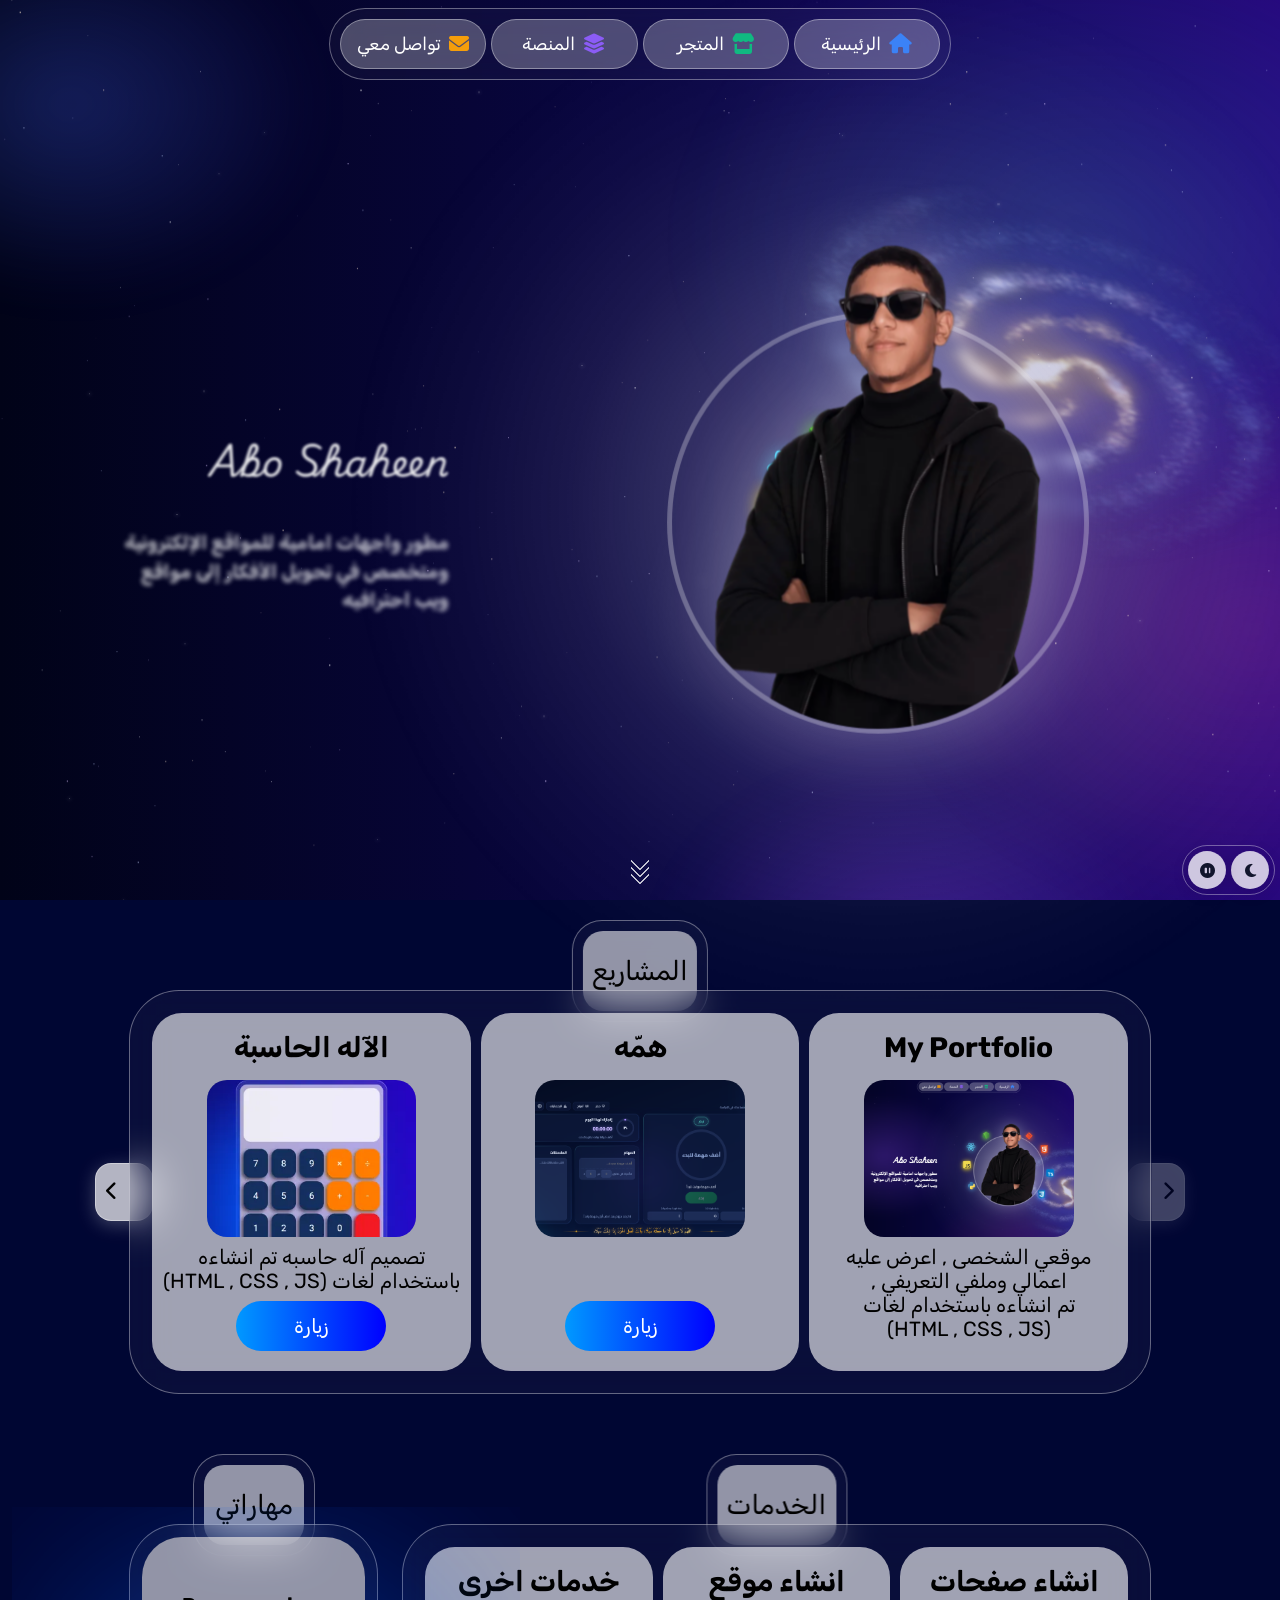
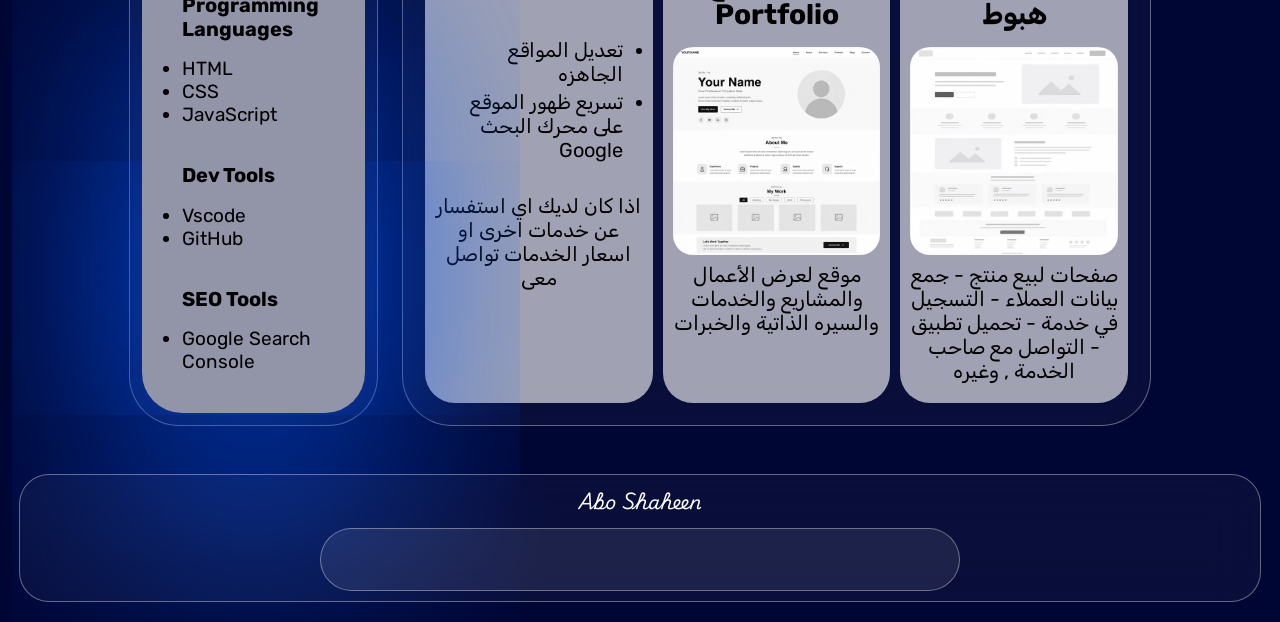
==== index.html @ 073bda2f "Update index.html" ====
<!DOCTYPE html>
<html lang="ar" dir="rtl">

<head>
    <meta charset="UTF-8">
    <meta name="viewport" content="width=device-width, initial-scale=1">
    <title>Abo Shaheen</title>
    <meta name="description" content="مطور واجهات امامية للمواقع الإلكترونية ومتخصص في تحويل الأفكار إلى مواقع ويب احترافيه">
    <meta name="keywords" content="Abo Shaheen, ابو شاهين">
    <meta name="author" content="Abo Shaheen">
    <link rel="canonical" href="https://abo-shaheen-developer.github.io/My-Portfolio/">

    <!-- Open Graph (واتساب، فيسبوك، تيليجرام، لينكدإن) -->
    <meta property="og:type" content="website">
    <meta property="og:site_name" content="Abo Shaheen">
    <meta property="og:locale" content="ar_AR">
    <meta property="og:title" content="Abo Shaheen">
    <meta property="og:description" content="مطور واجهات امامية للمواقع الإلكترونية ومتخصص في تحويل الأفكار إلى مواقع ويب احترافيه">
    <meta property="og:url" content="https://abo-shaheen-developer.github.io/My-Portfolio/">
    <meta property="og:image" content="https://abo-shaheen-developer.github.io/My-Portfolio/img/projects/Project1.webp">
    <meta property="og:image:type" content="image/webp">
    <meta property="og:image:alt" content="Abo Shaheen">

    <!-- Twitter / X -->
    <meta name="twitter:card" content="summary_large_image">
    <meta name="twitter:title" content="Abo Shaheen">
    <meta name="twitter:description" content="مطور واجهات امامية للمواقع الإلكترونية ومتخصص في تحويل الأفكار إلى مواقع ويب احترافيه">
    <meta name="twitter:image" content="https://abo-shaheen-developer.github.io/My-Portfolio/img/projects/Project1.webp">
    <meta name="theme-color" content="#000633">
    <link rel="icon" type="image/png" href="img/logo.png">

    <!-- الخطوط: طلب واحد بدل اثنين -->
    <link rel="preconnect" href="https://fonts.googleapis.com">
    <link rel="preconnect" href="https://fonts.gstatic.com" crossorigin>
    <link rel="stylesheet"
        href="https://fonts.googleapis.com/css2?family=Playwrite+DK+Loopet:wght@100..400&family=Rubik:wght@300..900&display=swap">
    <link rel="stylesheet" href="https://cdnjs.cloudflare.com/ajax/libs/font-awesome/6.5.1/css/all.min.css">

    <link rel="stylesheet" href="style.css">
    <link rel="preload" as="image" href="img/me2.webp" type="image/webp" fetchpriority="high">
</head>

<body>
    <!-- ===== خلفية الفضاء: سُدم + غبار نجوم + مجرة درب التبانة (يمين) (بيرسمهم script.js) ===== -->
    <div class="cosmos" aria-hidden="true">
        <div class="cosmos__nebulae"></div>
        <canvas class="cosmos__dust"></canvas>
        <div class="cosmos__body cosmos__body--galaxy"><div class="cosmos__tilt"><canvas class="cosmos__canvas"></canvas></div></div>
    </div>

    <!-- ===== النجوم (بيولّدها script.js) ===== -->
    <div class="stars" aria-hidden="true"></div>

    <!-- ===== الهيدر ===== -->
    <header class="site-header">
        <button class="site-header__button site-header__button--home" type="button" data-nav="home"><i class="site-header__icon fa-solid fa-house" aria-hidden="true"></i><span class="site-header__label">الرئيسية</span></button>
        <button class="site-header__button site-header__button--store" type="button" data-nav="store"><i class="site-header__icon fa-solid fa-store" aria-hidden="true"></i><span class="site-header__label">المتجر</span></button>
        <button class="site-header__button site-header__button--platform" type="button" data-nav="platform"><i class="site-header__icon fa-solid fa-layer-group" aria-hidden="true"></i><span class="site-header__label">المنصة</span></button>
        <button class="site-header__button site-header__button--contact" type="button" data-nav="contact"><i class="site-header__icon fa-solid fa-envelope" aria-hidden="true"></i><span class="site-header__label">تواصل معي</span></button>
    </header>

    <main class="site-main">
        <!-- ===== التعريف (الصورة + الاسم + الوصف) ===== -->
        <section class="hero">
            <h1 class="hero__title">Abo Shaheen</h1>

            <p class="hero__subtitle">
                مطور واجهات امامية للمواقع الإلكترونية
                <br>
                ومتخصص في تحويل الأفكار إلى مواقع ويب احترافيه
            </p>

            <div class="hero__portrait">
                <!-- أيقونات التقنيات: تخرج من الشخص وتطفو حوله (مواضعها وألوانها في style.css) -->
                <ul class="tech-icons">
                    <li class="tech-icon tech-icon--react">
                        <span class="tech-icon__entrance">
                            <span class="tech-icon__floating"><img class="tech-icon__image" src="img/icons/react.svg" alt="react" width="58" height="58" decoding="async"></span>
                        </span>
                    </li>
                    <li class="tech-icon tech-icon--nodejs">
                        <span class="tech-icon__entrance">
                            <span class="tech-icon__floating"><img class="tech-icon__image" src="img/icons/nodejs.svg" alt="nodejs" width="46" height="46" decoding="async"></span>
                        </span>
                    </li>
                    <li class="tech-icon tech-icon--git">
                        <span class="tech-icon__entrance">
                            <span class="tech-icon__floating"><img class="tech-icon__image" src="img/icons/git.svg" alt="git" width="46" height="46" decoding="async"></span>
                        </span>
                    </li>
                    <li class="tech-icon tech-icon--html">
                        <span class="tech-icon__entrance">
                            <span class="tech-icon__floating"><img class="tech-icon__image" src="img/icons/html5.svg" alt="html5" width="56" height="56" decoding="async"></span>
                        </span>
                    </li>
                    <li class="tech-icon tech-icon--javascript">
                        <span class="tech-icon__entrance">
                            <span class="tech-icon__floating"><img class="tech-icon__image tech-icon__image--rounded" src="img/icons/javascript.svg" alt="javascript" width="50" height="50" decoding="async"></span>
                        </span>
                    </li>
                    <li class="tech-icon tech-icon--typescript">
                        <span class="tech-icon__entrance">
                            <span class="tech-icon__floating"><img class="tech-icon__image tech-icon__image--rounded" src="img/icons/typescript.svg" alt="typescript" width="50" height="50" decoding="async"></span>
                        </span>
                    </li>
                    <li class="tech-icon tech-icon--python">
                        <span class="tech-icon__entrance">
                            <span class="tech-icon__floating"><img class="tech-icon__image" src="img/icons/python.svg" alt="python" width="56" height="56" decoding="async"></span>
                        </span>
                    </li>
                    <li class="tech-icon tech-icon--css">
                        <span class="tech-icon__entrance">
                            <span class="tech-icon__floating"><img class="tech-icon__image" src="img/icons/css3.svg" alt="css3" width="54" height="54" decoding="async"></span>
                        </span>
                    </li>
                </ul>
                <img class="hero__glow" src="img/me2.webp" alt="" aria-hidden="true" width="900" height="1105" decoding="async">
                <img class="hero__photo" src="img/me2.webp" alt="" width="900" height="1105" fetchpriority="high" decoding="async">
            </div>
        </section>

        <!-- سهم صغير يشير للأسفل (بيختفي أول ما المستخدم ينزل) -->
        <div class="scroll-hint" aria-hidden="true"><span class="scroll-hint__chevrons"><span class="scroll-hint__chevron"></span><span class="scroll-hint__chevron"></span><span class="scroll-hint__chevron"></span></span></div>

        <div class="site-main__content">
            <!-- ===== المشاريع (سلايدر أفقي: أضف أي <article class="project-card"> جديد جوه .projects-slider__track) ===== -->
            <section class="section" aria-labelledby="projects-title">
                <h2 class="section__badge" id="projects-title"><span class="section__badge-label">المشاريع</span></h2>
                <div class="section__card section__card--projects">
                    <div class="projects-slider">

                        <!-- منطقة العرض: بتخفي أي مشروع خارج الإطار وتسمح بالتمرير الجانبي -->
                        <div class="projects-slider__viewport" tabindex="0" role="region" aria-label="قائمة المشاريع">
                            <div class="projects-slider__track">
                                <article class="project-card">
                                    <h3 class="project-card__title">My Portfolio</h3>
                                    <img class="project-card__image" src="img/projects/Project1.webp" alt="لقطة من موقع Abo Shaheen Portfolio" width="600" height="332" loading="lazy" decoding="async">
                                    <p class="project-card__description">
                                        موقعي الشخصى , اعرض عليه اعمالي وملفي التعريفي ,
                                        <br>
                                        تم انشاءه باستخدام لغات
                                        <br>
                                        (HTML , CSS , JS)
                                    </p>
                                </article>

                                <article class="project-card">
                                    <h3 class="project-card__title">همّه</h3>
                                    <img class="project-card__image" src="img/projects/Project2.webp" alt="لقطة من مشروع همّه" width="600" height="352" loading="lazy" decoding="async">
                                    <button class="project-card__button" type="button" data-project="1">زيارة</button>
                                </article>

                                <article class="project-card">
                                    <h3 class="project-card__title">الآله الحاسبة</h3>
                                    <img class="project-card__image" src="img/projects/Project3.webp" alt="لقطة من مشروع الآلة الحاسبة" width="320" height="320" loading="lazy" decoding="async">
                                    <p class="project-card__description">
                                        تصميم آله حاسبه تم انشاءه باستخدام لغات (HTML , CSS , JS)
                                    </p>
                                    <button class="project-card__button" type="button" data-project="2">زيارة</button>
                                </article>

                                <article class="project-card">
                                    <h3 class="project-card__title">لعبة الألغاز</h3>
                                    <img class="project-card__image" src="img/projects/Project4.webp" alt="لقطة من مشروع لعبة الألغاز" width="600" height="332" loading="lazy" decoding="async">
                                    <button class="project-card__button" type="button" data-project="3">زيارة</button>
                                </article>
                            </div>
                        </div>

                    </div>
                </div>

                <!-- زر الرجوع للمشاريع السابقة -->
                <button class="projects-slider__arrow projects-slider__arrow--previous" type="button" aria-label="المشاريع السابقة"><i class="fa-solid fa-chevron-right" aria-hidden="true"></i></button>

                <!-- زر التمرير لباقي المشاريع المخفية -->
                <button class="projects-slider__arrow projects-slider__arrow--next" type="button" aria-label="المشاريع التالية"><i class="fa-solid fa-chevron-left" aria-hidden="true"></i></button>
            </section>

            <!-- ===== الخدمات + المهارات: جنب بعض بنفس عرض المشاريع ===== -->
            <div class="sections-row">
                <!-- ===== الخدمات ===== -->
                <section class="section section--services" aria-labelledby="services-title">
                    <h2 class="section__badge" id="services-title"><span class="section__badge-label">الخدمات</span></h2>
                    <div class="section__card section__card--services">
                        <div class="cards-grid">
                            <article class="service-card">
                                <h3 class="service-card__title">انشاء صفحات هبوط</h3>
                                <img class="service-card__image" src="img/projects/service1.webp" alt="" width="600" height="600" loading="lazy" decoding="async">
                                <p class="service-card__description">
                                    صفحات لبيع منتج -
                                    جمع بيانات العملاء -
                                    التسجيل في خدمة -
                                    تحميل تطبيق -
                                    التواصل مع صاحب الخدمة , وغيره
                                </p>
                            </article>

                            <article class="service-card">
                                <h3 class="service-card__title">انشاء موقع <bdi>Portfolio</bdi></h3>
                                <img class="service-card__image" src="img/projects/service2.webp" alt="" width="600" height="600" loading="lazy" decoding="async">
                                <p class="service-card__description">
                                    موقع لعرض الأعمال والمشاريع والخدمات والسيره الذاتية والخبرات
                                </p>
                            </article>

                            <article class="service-card service-card--extra">
                                <h3 class="service-card__title">خدمات اخرى</h3>
                                <ul class="service-card__list">
                                    <li class="service-card__list-item">تعديل المواقع الجاهزه</li>
                                    <li class="service-card__list-item">تسريع ظهور الموقع على محرك البحث <bdi>Google</bdi></li>
                                </ul>
                                <p class="service-card__note">اذا كان لديك اي استفسار عن خدمات اخرى او اسعار الخدمات تواصل معى</p>
                            </article>
                        </div>
                    </div>
                </section>

                <!-- ===== المهارات ===== -->
                <section class="section section--skills" aria-labelledby="skills-title">
                    <h2 class="section__badge" id="skills-title"><span class="section__badge-label">مهاراتي</span></h2>
                    <div class="section__card section__card--skills">
                        <div class="skills-panel">
                            <div class="skills-group">
                                <h3 class="skills-group__title">Programming Languages</h3>
                                <ul class="skills-group__list">
                                    <li class="skills-group__item">HTML</li>
                                    <li class="skills-group__item">CSS</li>
                                    <li class="skills-group__item">JavaScript</li>
                                </ul>
                            </div>
                            <div class="skills-group">
                                <h3 class="skills-group__title">Dev Tools</h3>
                                <ul class="skills-group__list">
                                    <li class="skills-group__item">Vscode</li>
                                    <li class="skills-group__item">GitHub</li>
                                </ul>
                            </div>
                            <div class="skills-group">
                                <h3 class="skills-group__title">SEO Tools</h3>
                                <ul class="skills-group__list">
                                    <li class="skills-group__item">Google Search Console</li>
                                </ul>
                            </div>
                        </div>
                    </div>
                </section>
            </div>
        </div>
    </main>

    <!-- ===== الفوتر ===== -->
    <footer class="site-footer">
        <h3 class="site-footer__title">Abo Shaheen</h3>
        <div class="social-bar">
            <button class="social-bar__button social-bar__button--youtube" type="button" data-social="youtube"><i class="social-bar__icon fa-brands fa-youtube" aria-hidden="true"></i><span class="social-bar__label">YouTube</span></button>
            <button class="social-bar__button social-bar__button--tiktok" type="button" data-social="tiktok"><i class="social-bar__icon fa-brands fa-tiktok" aria-hidden="true"></i><span class="social-bar__label">TikTok</span></button>
            <button class="social-bar__button social-bar__button--instagram" type="button" data-social="instagram"><i class="social-bar__icon fa-brands fa-instagram" aria-hidden="true"></i><span class="social-bar__label">Instagram</span></button>
            <button class="social-bar__button social-bar__button--github" type="button" data-social="github"><i class="social-bar__icon fa-brands fa-github" aria-hidden="true"></i><span class="social-bar__label">GitHub</span></button>
            <button class="social-bar__button social-bar__button--linkedin" type="button" data-social="linkedin"><i class="social-bar__icon fa-brands fa-linkedin" aria-hidden="true"></i><span class="social-bar__label">LinkedIn</span></button>
        </div>
    </footer>

    <!-- الأزرار العائمة: تبديل الثيم + إيقاف/تشغيل التأثيرات -->
    <div class="floating-toolbar">
        <button class="floating-toolbar__button floating-toolbar__button--theme" type="button" aria-label="تفعيل الوضع الداكن" title="تبديل الوضع" data-action="toggle-theme"><i class="fa-solid fa-moon" aria-hidden="true"></i></button>
        <button class="floating-toolbar__button floating-toolbar__button--effects" type="button" aria-label="إيقاف التأثيرات" aria-pressed="false" title="إيقاف التأثيرات" data-action="toggle-effects"><i class="fa-solid fa-circle-pause" aria-hidden="true"></i></button>
    </div>

    <script src="script.js" defer></script>
</body>

</html>
---- style.css ----
/* ==========================================================================
    - ملف التنسيق الرئيسي (للصفحة الرئيسية وصفحة التواصل)
   الفهرس:
   1) المتغيرات          2) الأساسيات           3) الهيدر
   4) البطاقة التعريفية (Hero) + أيقونات التقنيات
   5) الأقسام (المشاريع / الخدمات / المهارات) + سلايدر المشاريع
   6) الفوتر             7) الأزرار العائمة      8) النجوم
   9) الثيم الداكن       10) ظهور العناصر عند السكرول
   11) الحركات (Keyframes)   12) تقليل الحركة    13) التجاوب (Media Queries)
   ملاحظة: كل سطر عليه كومنت يشرحه، وفي الـ media queries الكومنت بيذكر المقاس.
   ========================================================================== */


/* ==========================================================================
   1) المتغيرات
   ========================================================================== */
:root {
    --intro-delay: .5s;                                  /* تأخير بداية كل أنيميشن الدخول عند فتح الصفحة (كل المقاسات) */
    --theme-duration: .95s;                              /* مدة تحول الثيم بين الفاتح والداكن (كل المقاسات) */

    --unit: max(.3px, min(calc((100vw - 32px) * .00167), calc((100svh - 340px) * .00168), .92px)); /* وحدة التناسب: بتتحسب من عرض وارتفاع الشاشة معًا فيظهر الهيرو كله دايمًا (موبايل / تابلت بالطول) */
    --hero-text-width: clamp(260px, 36vw, 420px);        /* عرض عمود الاسم والوصف في الهيرو */

    --font-body: "Rubik", sans-serif;                    /* خط النصوص العامة */
    --font-brand: "Playwrite DK Loopet", cursive;        /* خط الاسم / الشعار */

    --glass-bg: rgba(255, 255, 255, .034);               /* خلفية الزجاج الشفافة */
    --glass-border: 1px solid rgba(255, 255, 255, .363); /* حدود الزجاج */
    --glass-blur: blur(20px);                             /* تغبيش خلفية الزجاج */

    --surface-card: rgba(255, 255, 255, .616);           /* لون البطاقات الفاتحة داخل الأقسام */
    --surface-panel: rgba(255, 255, 255, .555);          /* لون لوحة المهارات والعناوين */

    --section-glow: 0 100px 1000000px rgb(1, 90, 255);   /* توهج أزرق خلف لوحة المهارات */
    --gradient-button: linear-gradient(to left, blue, rgb(0, 153, 255)); /* تدرج أزرار الزيارة والأسهم */
    --ease-out: cubic-bezier(.22, 1, .36, 1);            /* منحنى حركة ناعم في آخره */

    --section-width: 85%;                                /* عرض كل قسم (مشاريع / خدمات + مهارات) من عرض المحتوى */
    --section-gap: 120px;                                /* المسافة الرأسية بين الأقسام (بتسيب مكان لعنوان القسم العائم) */
    --row-gap: 24px;                                     /* المسافة الأفقية القريبة بين الخدمات والمهارات على الشاشات العريضة */
}


/* ==========================================================================
   2) الأساسيات
   ========================================================================== */

/* ضبط الصندوق لكل العناصر */
*,
*::before,
*::after {
    box-sizing: border-box;                              /* العرض يشمل الحشو والحدود */
}

/* عنصر الصفحة الأساسي: خلفية + إخفاء شريط التمرير */
html {
    overflow-x: hidden;                                  /* منع السكرول الأفقي للصفحة كلها */
    scrollbar-width: none;                               /* إخفاء شريط التمرير في Firefox */
    -ms-overflow-style: none;                            /* إخفاء شريط التمرير في Edge القديم */
    position: relative;                                  /* مرجع لطبقات الخلفية */
    isolation: isolate;                                  /* عزل الطبقات عشان الخلفية تفضل تحت المحتوى */
    background: #000633;                                 /* لون احتياطي لحد ما التدرج يتحمل */
    color: white;                                        /* لون النص الافتراضي */
}

/* إخفاء شريط التمرير في Chrome / Safari / Edge */
html::-webkit-scrollbar {
    display: none;                                       /* إخفاء الشريط */
    width: 0;                                            /* عرض صفر */
    height: 0;                                           /* ارتفاع صفر */
}

/* طبقتان للخلفية حتى يتغير التدرج نفسه بسلاسة عند تبديل الثيم */
html::before,
html::after {
    content: "";                                         /* لازم عشان العنصر الوهمي يظهر */
    position: fixed;                                     /* ثابتة مع الشاشة */
    inset: 0;                                            /* تغطي الشاشة كلها */
    z-index: -1;                                         /* خلف كل المحتوى */
    pointer-events: none;                                /* ما تمنعش الضغط على اللي فوقها */
    transition: opacity var(--theme-duration) ease;      /* تبديل ناعم بين الخلفيتين */
}

/* خلفية الثيم الفاتح (الأزرق) */
html::before {
    background: linear-gradient(to right, rgb(1, 3, 24), rgb(10, 6, 70) 55%, rgb(38, 8, 125)); /* تدرج فضاء عميق */
    opacity: 1;                                          /* ظاهرة في الثيم الفاتح */
}

/* خلفية الثيم الداكن */
html::after {
    background: linear-gradient(to right, #050713, #11152c 55%, #17102e); /* تدرج داكن */
    opacity: 0;                                          /* مخفية في الثيم الفاتح */
}

/* الجسم: عمود طويل بحيث الفوتر ينزل لآخر الصفحة */
body {
    display: flex;                                       /* ترتيب مرن */
    flex-direction: column;                              /* العناصر تحت بعض */
    min-height: 100vh;                                   /* أقل ارتفاع = الشاشة (احتياطي للمتصفحات القديمة) */
    min-height: 100svh;                                  /* ارتفاع الشاشة الصغير الثابت على الموبايل */
    margin: 0;                                           /* إلغاء الهامش الافتراضي */
    font-family: var(--font-body);                       /* خط النصوص */
}

/* الأزرار ترث خط الصفحة */
button {
    font-family: inherit;                                /* نفس خط الصفحة */
}

/* الصور ما تتعداش عرض حاويتها */
img {
    max-width: 100%;                                     /* ما تزيدش عن عرض الحاوية */
    height: auto;                                        /* الحفاظ على النسبة */
}

/* المحتوى الرئيسي: بيدفع الفوتر لآخر الصفحة */
.site-main {
    flex: 1 0 auto;                                      /* ياخد المساحة الفاضية ولا ينكمش */
}


/* ==========================================================================
   3) الهيدر
   ========================================================================== */

/* الحاوية الزجاجية الثابتة أعلى الصفحة */
.site-header {
    position: fixed;                                     /* ثابت أعلى الشاشة */
    inset-block-start: 8px;                              /* مسافة 8px من الحافة العلوية */
    inset-inline: 0;                                     /* ممتد أفقيًا عشان margin:auto يوسّطه */
    z-index: 9999;                                       /* فوق كل العناصر */
    width: min(97%, 622px);                              /* موبايل: 97% من العرض، وأقصى عرض 622px */
    height: 64px;                                        /* موبايل (الأساس): ارتفاع 64px */
    margin-inline: auto;                                 /* توسيط أفقي */
    padding: 8px;                                        /* موبايل: حشو 8px */
    display: grid;                                       /* شبكة للأزرار */
    grid-template-columns: repeat(4, 1fr);               /* 4 أزرار بنفس العرض */
    gap: 4px;                                            /* موبايل: مسافة 4px بين الأزرار */
    background: var(--glass-bg);                         /* خلفية زجاجية */
    border: var(--glass-border);                         /* حدود زجاجية */
    backdrop-filter: var(--glass-blur);                  /* تغبيش اللي ورا الهيدر */
    border-radius: 70px;                                 /* حواف دائرية بالكامل */
    animation: header-slide-down .8s var(--ease-out) var(--intro-delay) both; /* ينزل من فوق عند فتح الصفحة */
}

/* زر الهيدر (أيقونة + نص) */
.site-header__button {
    --accent: #888;                                      /* لون الزر الافتراضي (كل زر بيغيّره تحت) */
    position: relative;                                  /* مرجع لتعبئة اللون */
    display: inline-flex;                                /* ترتيب مرن */
    flex-direction: column;                              /* موبايل (الأساس): الأيقونة فوق النص */
    align-items: center;                                 /* توسيط أفقي */
    justify-content: center;                             /* توسيط رأسي */
    gap: 1px;                                            /* موبايل: مسافة 1px بين الأيقونة والنص */
    min-width: 0;                                        /* يسمح بالانكماش داخل الشبكة */
    margin: 0;                                           /* بدون هامش */
    padding: 3px 2px;                                    /* موبايل: حشو صغير */
    font-size: 11px;                                     /* موبايل: خط 11px */
    color: white;                                        /* لون النص */
    background: rgba(255, 255, 255, .26);                /* خلفية الزر */
    border: 1px solid rgba(255, 255, 255, .363);         /* حدود الزر */
    border-radius: 22px;                                 /* موبايل: حواف 22px */
    cursor: pointer;                                     /* مؤشر اليد */
    overflow: hidden;                                    /* قص تعبئة اللون داخل الزر */
    z-index: 0;                                          /* طبقة محلية للتعبئة */
    transition: transform .3s ease, box-shadow .3s ease, color .3s ease; /* حركة الهوفر */
    animation: button-slide-down .8s var(--ease-out) backwards; /* ينزل بعد الهيدر (backwards عشان الهوفر يشتغل بعد الانتهاء) */
}

/* ألوان أزرار الهيدر */
.site-header__button--home { --accent: #3b82f6; }        /* الرئيسية: أزرق */
.site-header__button--store { --accent: #10b981; }       /* المتجر: أخضر */
.site-header__button--platform { --accent: #8b5cf6; }    /* المنصة: بنفسجي */
.site-header__button--contact { --accent: #f59e0b; }     /* تواصل معي: برتقالي */

/* تعبئة اللون من فوق لتحت عند الهوفر */
.site-header__button::before {
    content: "";                                         /* عنصر وهمي للتعبئة */
    position: absolute;                                  /* فوق الزر */
    inset: 0;                                            /* يغطي الزر كله */
    background: var(--accent);                           /* لون الزر */
    transform: translateY(-101%);                        /* مخفي فوق الزر */
    transition: transform .35s ease;                     /* نزول ناعم */
    z-index: -1;                                         /* خلف النص والأيقونة */
}

/* أيقونة زر الهيدر */
.site-header__icon {
    font-size: 16px;                                     /* موبايل: أيقونة 16px */
    color: var(--accent);                                /* بلون الزر */
    transition: transform .4s cubic-bezier(.34, 1.56, .64, 1), color .3s ease; /* ارتداد خفيف عند الهوفر */
}

/* الهوفر: الزر ينزل شوية ويتلون */
.site-header__button:hover {
    transform: translateY(3px);                          /* ينزل 3px */
    color: #fff;                                         /* نص أبيض */
    box-shadow: 0 6px 18px color-mix(in srgb, var(--accent) 50%, transparent); /* ظل بلون الزر */
}

/* الهوفر: التعبئة تنزل لمكانها */
.site-header__button:hover::before {
    transform: translateY(0);                            /* التعبئة تغطي الزر */
}

/* الهوفر: الأيقونة تكبر وتلف */
.site-header__button:hover .site-header__icon {
    color: #fff;                                         /* أيقونة بيضاء */
    transform: scale(1.25) rotate(12deg);                /* تكبير + دوران خفيف */
}

/* الضغط على الزر */
.site-header__button:active {
    transform: translateY(1px) scale(.97);               /* انضغاط بسيط */
}

/* نزول الأزرار بالتتابع بعد الهيدر */
.site-header__button:nth-child(1) { animation-delay: calc(var(--intro-delay) + .25s); } /* الزر الأول */
.site-header__button:nth-child(2) { animation-delay: calc(var(--intro-delay) + .33s); } /* الزر التاني */
.site-header__button:nth-child(3) { animation-delay: calc(var(--intro-delay) + .41s); } /* الزر التالت */
.site-header__button:nth-child(4) { animation-delay: calc(var(--intro-delay) + .49s); } /* الزر الرابع */


/* ==========================================================================
   4) البطاقة التعريفية (Hero)
   ========================================================================== */

/* الحاوية: الصورة فوق والاسم والوصف تحتها (موبايل وتابلت بالطول) */
.hero {
    /* قيم التقدّم مع السكرول (0 → 1) بيحدّثها script.js */
    --subtitle-progress: 0;                              /* اختفاء الوصف */
    --title-progress: 0;                                 /* اختفاء العنوان */
    --portrait-progress: 0;                              /* اختفاء الدائرة والصورة */
    --icons-retract: 0;                                  /* رجوع الأيقونات للدائرة */
    --icons-fade: 0;                                     /* اختفاء الأيقونات */

    position: sticky;                                    /* الهيرو يفضل ثابت والمحتوى يطلع فوقه */
    top: 0;                                              /* ثابت عند أعلى الشاشة */
    z-index: 1;                                          /* تحت المحتوى (z-index:2) */
    pointer-events: none;                                /* ما يمنعش الضغط على اللي فوقه */

    display: flex;                                       /* ترتيب مرن */
    flex-direction: column;                              /* موبايل: العناصر تحت بعض */
    align-items: center;                                 /* توسيط أفقي */
    justify-content: start;                              /* البداية من فوق */
    min-height: 100vh;                                   /* ارتفاع الشاشة كاملًا (احتياطي) */
    min-height: 100svh;                                  /* ارتفاع الشاشة الثابت على الموبايل */
    overflow-x: clip;                                    /* الهالة الواسعة ما تعملش سكرول أفقي */
    padding: calc(92px + 135 * var(--unit)) 16px 16px;   /* فوق: مكان الهيدر + مكان طلوع الأيقونات فوق الدائرة */
    text-align: center;                                  /* موبايل: النص في المنتصف */
}

/* الدائرة اللي فيها الشخص */
.hero__portrait {
    order: 1;                                            /* موبايل: الدائرة أول عنصر */
    position: relative;                                  /* مرجع للأيقونات والهالة */
    display: grid;                                       /* شبكة لتثبيت الصورة في الأسفل */
    justify-content: start;                              /* محاذاة أفقية */
    align-content: end;                                  /* الصورة ملزوقة في أسفل الدائرة */
    box-sizing: content-box;                             /* عشان قطر الدائرة = المقاس المحسوب بالضبط */
    width: calc(450 * var(--unit));                      /* قطر الدائرة بوحدة التناسب */
    height: calc(450 * var(--unit));                     /* نفس العرض = دائرة */
    margin: 0 auto 36px;                                 /* موبايل: توسيط + 36px تحتها */
    border: 5px solid transparent;                       /* مكان الحدود (شكلها مرسوم في ::after عشان تتضبب لوحدها) */
    border-radius: 50%; 
    backdrop-filter: blur(5px);                                 /* شكل دائري */
    opacity: 0;                                          /* مخفية قبل أنيميشن الدخول */
    animation: portrait-rise 1s calc(1s + var(--intro-delay)) forwards; /* تظهر وتطلع لفوق */
    transform-origin: 50% 55%;                           /* مركز التصغير مع السكرول */
    scale: calc(1 - .5 * var(--portrait-progress));      /* تصغر مع السكرول */
    --portrait-fx: blur(calc(var(--portrait-progress) * 16px)) opacity(calc(1 - var(--portrait-progress))); /* تتبلور وتختفي مع السكرول (بتتطبق على اللي جواها واحد واحد مش على الدائرة نفسها، عشان زجاج الدائرة يشوف المجرة اللي وراها) */
    will-change: scale;                                  /* تحسين الأداء للحركة */
}

/* زجاج الدائرة (الخلفية + الحدود): بيغبّش اللي وراه (المجرة والسدم والنجوم) والصورة والأيقونات تفضل واضحة */
.hero__portrait::after {
    --circle-blur: 14px;                                 /* درجة تغبيش اللي ورا الدائرة: زوّدها أو قلّلها من هنا */
    content: "";                                         /* عنصر وهمي للدائرة */
    position: absolute;                                  /* داخل الدائرة */
    inset: -5px;                                         /* يغطي مكان الحدود بالظبط */
    z-index: -1;                                         /* خلف الصورة والأيقونات والهالة */
    box-sizing: border-box;                              /* الحدود جوه المقاس */
    border: 5px solid rgba(255, 255, 255, .288);         /* حدود الدائرة */
    border-radius: 50%;                                  /* شكل دائري */
    background: rgba(255, 255, 255, 0);               /* لون الدائرة الشفاف */
    -webkit-backdrop-filter: blur(var(--circle-blur));   /* تغبيش اللي ورا الدائرة (سفاري) */
    backdrop-filter: blur(var(--circle-blur));           /* تغبيش اللي ورا الدائرة */
    opacity: calc(1 - var(--portrait-progress));         /* تختفي مع السكرول */
    pointer-events: none;                                /* ما تمنعش الضغط */
}

/* هالة بيضاء ناعمة منبعثة من خلف الشخصية */
.hero__portrait::before {
    content: "";                                         /* عنصر وهمي للهالة */
    position: absolute;                                  /* داخل الدائرة */
    left: 50%;                                           /* منتصف أفقي */
    top: 46%;                                            /* أعلى شوية من المنتصف */
    z-index: 0;                                          /* خلف الصورة */
    width: 260%;                                         /* هالة أكبر من الدائرة بكتير */
    aspect-ratio: 1;                                     /* مربع = دائرة بعد الـ radius */
    translate: -50% -50%;                                /* توسيط تام */
    border-radius: 50%;                                  /* شكل دائري */
    pointer-events: none;                                /* ما تمنعش الضغط */
    background: radial-gradient(closest-side,
        rgba(255, 255, 255, .34) 0%,
        rgba(255, 255, 255, .26) 18%,
        rgba(255, 255, 255, .16) 38%,
        rgba(255, 255, 255, .08) 58%,
        rgba(255, 255, 255, .03) 78%,
        rgba(255, 255, 255, 0) 100%);                    /* تدرج إشعاعي بيتلاشى للأطراف */
    opacity: 0;                                          /* مخفية قبل الدخول */
    animation:
        glow-in 1.4s calc(1s + var(--intro-delay)) ease forwards,
        glow-pulse 6s ease-in-out calc(2.4s + var(--intro-delay)) infinite alternate; /* ظهور ثم نبض مستمر */
    filter: opacity(calc(1 - var(--portrait-progress))); /* تختفي مع السكرول */
}

/* نسخة بيضاء مبلورة من الشخصية: توهج يتبع حدود الجسم */
.hero__glow {
    position: absolute;                                  /* فوق الدائرة */
    left: 50%;                                           /* منتصف أفقي */
    bottom: 0;                                           /* ملزوقة في أسفل الدائرة */
    z-index: 1;                                          /* تحت الصورة الأصلية */
    width: calc(450 * var(--unit));                      /* نفس عرض الصورة */
    margin-left: calc(-225 * var(--unit));               /* نص العرض لتوسيطها */
    border-radius: 0 0 calc(270 * var(--unit)) calc(270 * var(--unit)); /* حواف سفلية دائرية */
    pointer-events: none;                                /* ما تمنعش الضغط */
    filter: brightness(0) invert(1) blur(calc(46 * var(--unit))) var(--portrait-fx); /* أبيض + تغبيش + تبلور واختفاء مع السكرول */
    --glow-opacity: .3;                                  /* الشفافية النهائية للتوهج */
    opacity: 0;                                          /* مخفية قبل الدخول */
    animation: glow-in 1.4s calc(1s + var(--intro-delay)) ease forwards; /* تظهر بنعومة */
    transform-origin: 50% 100%;                          /* التصغير من أسفل */
    scale: calc(1 - .12 * var(--portrait-progress));     /* تصغر مع السكرول */
    translate: 0 calc(var(--portrait-progress) * 18 * var(--unit)); /* تنزل جوه الدائرة مع السكرول */
}

/* صورة الشخص */
.hero__photo {
    position: relative;                                  /* فوق التوهج */
    z-index: 2;                                          /* أعلى طبقة داخل الدائرة */
    width: calc(450 * var(--unit));                      /* عرض الصورة بوحدة التناسب */
    border-radius: 0 0 calc(270 * var(--unit)) calc(270 * var(--unit)); /* حواف سفلية دائرية */
    opacity: 0;                                          /* مخفية قبل الدخول */
    animation: fade-in 1s calc(1s + var(--intro-delay)) forwards; /* تظهر بنعومة */
    transform-origin: 50% 100%;                          /* التصغير من أسفل */
    scale: calc(1 - .12 * var(--portrait-progress));     /* تصغر مع السكرول */
    translate: 0 calc(var(--portrait-progress) * 18 * var(--unit)); /* تغوص جوه الدائرة */
    filter: blur(calc(var(--portrait-progress) * 6px)) var(--portrait-fx); /* تتبلور وتختفي مع السكرول */
    will-change: scale, translate, filter;               /* تحسين الأداء للحركة */
}

/* اسم المطور */
.hero__title {
    --slide-from: 60px;                                  /* مسافة الدخول الجانبي */
    order: 2;                                            /* موبايل: تحت الدائرة */
    position: relative;                                  /* عشان right / top يشتغلوا */
    right: 0;                                            /* بدون إزاحة (الإزاحة في الشاشات العريضة) */
    z-index: 3;                                          /* فوق الدائرة */
    margin: 0 0 8px;                                     /* موبايل: 8px تحته */
    font-family: var(--font-brand);                      /* خط الشعار */
    font-size: clamp(24px, 6vw, 40px);                   /* موبايل: حجم مرن من 24 لـ 40px */
    line-height: 1.25;                                   /* ارتفاع السطر */
    opacity: 0;                                          /* مخفي قبل الدخول */
    animation: slide-in .7s calc(1s + var(--intro-delay)) forwards; /* يدخل من الجنب */
    padding-bottom: 40px;                                /* مسافة تحت الاسم قبل الوصف */
    transform-origin: 50% 50%;                           /* مركز التصغير */
    scale: calc(1 - .45 * var(--title-progress));        /* يصغر مع السكرول */
    filter: blur(calc(var(--title-progress) * 10px)) opacity(calc(1 - var(--title-progress))); /* يتبلور ويختفي */
    will-change: scale, filter;                          /* تحسين الأداء للحركة */
}

/* الوصف تحت الاسم */
.hero__subtitle {
    --slide-from: 100px;                                 /* مسافة الدخول الجانبي */
    order: 3;                                            /* موبايل: آخر عنصر */
    position: relative;                                  /* عشان right / top يشتغلوا */
    right: 0;                                            /* بدون إزاحة (الإزاحة في الشاشات العريضة) */
    z-index: 3;                                          /* فوق الدائرة */
    max-width: 100%;                                     /* ما يتعداش عرض الشاشة */
    margin: 0;                                           /* بدون هامش */
    font-size: clamp(14px, 3.8vw, 22px);                 /* موبايل: حجم مرن من 14 لـ 22px */
    font-weight: 700;                                    /* خط عريض */
    line-height: 1.6;                                    /* ارتفاع السطر */
    text-wrap: balance;                                  /* توزيع متوازن للأسطر */
    opacity: 0;                                          /* مخفي قبل الدخول */
    animation: slide-in .7s calc(1.1s + var(--intro-delay)) forwards; /* يدخل من الجنب */
    transform-origin: 50% 50%;                           /* مركز التصغير */
    scale: calc(1 - .45 * var(--subtitle-progress));     /* يصغر مع السكرول */
    filter: blur(calc(var(--subtitle-progress) * 10px)) opacity(calc(1 - var(--subtitle-progress))); /* يتبلور ويختفي */
    will-change: scale, filter;                          /* تحسين الأداء للحركة */
}

/* بعد ما الهيرو يختفي تمامًا: نوقف رسمه */
.hero.is-gone {
    visibility: hidden;                                  /* إخفاء كامل لتوفير الأداء */
}


/* ---------- أيقونات التقنيات العائمة حول الشخص ---------- */

/* قائمة الأيقونات */
.tech-icons {
    position: absolute;                                  /* بنفس مساحة الدائرة (الأيقونات بتتوضع بالنسبة لها) */
    inset: 0;                                            /* يغطي الدائرة بالظبط */
    z-index: 2;                                          /* نفس ترتيب الأيقونات قبل كده */
    margin: 0;                                           /* بدون هامش */
    padding: 0;                                          /* بدون حشو */
    list-style: none;                                    /* إخفاء النقاط */
    filter: var(--portrait-fx);                          /* تتبلور وتختفي مع السكرول */
}

/* الأيقونة الواحدة (مواضعها الخاصة في الكلاسات الملونة تحت) */
.tech-icon {
    --entrance-duration: 2.6s;                           /* مدة الظهور (بطيئة) */
    --entrance-delay: calc(1.3s + var(--intro-delay));   /* بداية الظهور: نفس الوقت للكل */
    position: absolute;                                  /* داخل الدائرة */
    left: 50%;                                           /* تبدأ من المنتصف */
    top: 50%;                                            /* تبدأ من المنتصف */
    z-index: 2;                                          /* فوق الدائرة */
    width: calc(var(--size) * var(--unit));              /* عرض الأيقونة بوحدة التناسب */
    height: calc(var(--size) * var(--unit));             /* ارتفاع الأيقونة بوحدة التناسب */
    margin: calc(var(--size) * var(--unit) / -2) 0 0 calc(var(--size) * var(--unit) / -2); /* توسيط تام على المنتصف */
    opacity: 0;                                          /* مخفية قبل الدخول */
    animation: tech-emerge var(--entrance-duration) cubic-bezier(.25, .8, .25, 1) var(--entrance-delay) forwards; /* تخرج من الشخص لمكانها */
    translate: calc(var(--to-x) * var(--unit) * -1 * var(--icons-retract))
               calc(var(--to-y) * var(--unit) * -1 * var(--icons-retract)); /* ترجع للمركز مع السكرول */
    scale: calc(1 - .6 * var(--icons-retract));          /* وتصغر مع السكرول */
}

/* ضبابية في الأول وبعدين وضوح */
.tech-icon__entrance {
    display: block;                                      /* يملأ الأيقونة */
    width: 100%;                                         /* عرض كامل */
    height: 100%;                                        /* ارتفاع كامل */
    animation: tech-focus var(--entrance-duration) cubic-bezier(.25, .8, .25, 1) var(--entrance-delay) backwards; /* من ضبابي لواضح */
}

/* حركة عائمة دايمة تبدأ بعد انتهاء الظهور */
.tech-icon__floating {
    display: block;                                      /* يملأ الأيقونة */
    width: 100%;                                         /* عرض كامل */
    height: 100%;                                        /* ارتفاع كامل */
    animation: tech-float var(--float-duration) ease-in-out calc(var(--entrance-delay) + var(--entrance-duration)) infinite alternate; /* طفو مستمر */
    opacity: calc(1 - var(--icons-fade));                /* اختفاء بالشفافية فقط مع السكرول */
}

/* صورة الأيقونة */
.tech-icon__image {
    display: block;                                      /* إزالة فراغ السطر */
    width: 100%;                                         /* عرض كامل */
    height: 100%;                                        /* ارتفاع كامل */
    filter:
        drop-shadow(0 6px 12px color-mix(in srgb, var(--accent) 70%, transparent))
        drop-shadow(0 0 10px color-mix(in srgb, var(--accent) 45%, transparent)); /* ظل وتوهج بلون الأيقونة */
}

/* حواف ناعمة لشعارات JS و TS */
.tech-icon__image--rounded {
    border-radius: 18%;                                  /* تدوير الحواف */
}

/* مواضع وألوان كل أيقونة: --from = نقطة البداية داخل الدائرة | --to = المكان النهائي | --size = الحجم | --float-* = حركة الطفو */
.tech-icon--react {
    --from-x: -163; --from-y: -97;                       /* بداية React */
    --to-x: -248; --to-y: -148;                          /* نهاية React */
    --size: 58;                                          /* حجم React */
    --accent: #61dafb;                                   /* لون توهج React */
    --float-y: 7; --float-x: 3; --float-rotation: 2deg; --float-duration: 5.6s; /* طفو React */
}

.tech-icon--nodejs {
    --from-x: -102; --from-y: -160;                      /* بداية Node.js */
    --to-x: -150; --to-y: -235;                          /* نهاية Node.js */
    --size: 46;                                          /* حجم Node.js */
    --accent: #6cc24a;                                   /* لون توهج Node.js */
    --float-y: 6; --float-x: -3; --float-rotation: -2deg; --float-duration: 6.4s; /* طفو Node.js */
}

.tech-icon--git {
    --from-x: 96; --from-y: -164;                        /* بداية Git */
    --to-x: 135; --to-y: -230;                           /* نهاية Git */
    --size: 46;                                          /* حجم Git */
    --accent: #f1502f;                                   /* لون توهج Git */
    --float-y: 6; --float-x: 3; --float-rotation: 2deg; --float-duration: 5.8s; /* طفو Git */
}

.tech-icon--html {
    --from-x: 166; --from-y: -93;                        /* بداية HTML */
    --to-x: 235; --to-y: -132;                           /* نهاية HTML */
    --size: 56;                                          /* حجم HTML */
    --accent: #e44d26;                                   /* لون توهج HTML */
    --float-y: 7; --float-x: -3; --float-rotation: -2deg; --float-duration: 6.6s; /* طفو HTML */
}

.tech-icon--javascript {
    --from-x: -187; --from-y: -31;                       /* بداية JavaScript */
    --to-x: -270; --to-y: -45;                           /* نهاية JavaScript */
    --size: 50;                                          /* حجم JavaScript */
    --accent: #f7df1e;                                   /* لون توهج JavaScript */
    --float-y: 6; --float-x: 3; --float-rotation: 2deg; --float-duration: 5.2s; /* طفو JavaScript */
}

.tech-icon--typescript {
    --from-x: 189; --from-y: 14;                         /* بداية TypeScript */
    --to-x: 272; --to-y: 20;                             /* نهاية TypeScript */
    --size: 50;                                          /* حجم TypeScript */
    --accent: #3178c6;                                   /* لون توهج TypeScript */
    --float-y: 6; --float-x: -3; --float-rotation: 2deg; --float-duration: 6.2s; /* طفو TypeScript */
}

.tech-icon--python {
    --from-x: -175; --from-y: 75;                        /* بداية Python */
    --to-x: -245; --to-y: 105;                           /* نهاية Python */
    --size: 56;                                          /* حجم Python */
    --accent: #4b8bbe;                                   /* لون توهج Python */
    --float-y: 7; --float-x: 3; --float-rotation: -2deg; --float-duration: 5.9s; /* طفو Python */
}

.tech-icon--css {
    --from-x: 154; --from-y: 111;                        /* بداية CSS */
    --to-x: 215; --to-y: 155;                            /* نهاية CSS */
    --size: 54;                                          /* حجم CSS */
    --accent: #2d79f3;                                   /* لون توهج CSS */
    --float-y: 6; --float-x: -3; --float-rotation: 2deg; --float-duration: 5.5s; /* طفو CSS */
}


/* ==========================================================================
   5) الأقسام (المشاريع / الخدمات / المهارات)
   ========================================================================== */

/* حاوية كل الأقسام: بتطلع فوق الهيرو */
.site-main__content {
    display: grid;                                       /* الأقسام تحت بعض */
    gap: var(--section-gap);                             /* مسافة رأسية بين الأقسام */
    width: min(100% - 2 * clamp(.75rem, 3vw, 2.5rem), 1900px); /* عرض مرن بهامش جانبي من 12 لـ 40px وأقصى عرض 1900px */
    margin-inline: auto;                                 /* توسيط أفقي */
    padding-block: 90px 3rem;                            /* 90px فوق (مكان عنوان القسم) و 3rem تحت */
    position: relative;                                  /* عشان z-index يشتغل */
    z-index: 2;                                          /* المحتوى يطلع فوق الهيرو */
}

/* القسم الواحد (المشاريع). عرضه من المتغير المشترك --section-width */
.section {
    position: relative;                                  /* مرجع لعنوان القسم العائم */
    min-width: 0;                                        /* يسمح بالانكماش داخل الشبكة */
    width: var(--section-width);                         /* نفس عرض المشاريع بالظبط */
    margin-inline: auto;                                 /* توسيط أفقي = نفس مسافة حدود المتصفح */
}

/* صف الخدمات + المهارات: بنفس عرض المشاريع وبنفس مسافة الحدود */
.sections-row {
    display: grid;                                       /* شبكة */
    grid-template-columns: minmax(0, 1fr);               /* موبايل / تابلت: عمود واحد (تحت بعض) */
    gap: var(--section-gap);                             /* مسافة رأسية تكفي عنوان القسم العائم */
    width: var(--section-width);                         /* نفس عرض قسم المشاريع */
    min-width: 0;                                        /* يسمح بالانكماش */
    margin-inline: auto;                                 /* توسيط أفقي = نفس مسافة حدود المتصفح */
}

/* داخل الصف: القسم ياخد عرض الصف كله (مش 85% تاني) */
.sections-row .section {
    display: flex;                                       /* عمود مرن */
    flex-direction: column;                              /* العنوان فوق البطاقة */
    width: 100%;                                         /* ياخد عرض خانته كاملًا */
}

/* بطاقتي الخدمات والمهارات بنفس الارتفاع داخل الصف */
.sections-row .section__card {
    flex: 1;                                             /* تتمدد لنفس الارتفاع */
}

/* العنوان الزجاجي العائم فوق البطاقة */
.section__badge {
    position: absolute;                                  /* عائم فوق البطاقة */
    top: -70px;                                          /* نص العنوان خارج البطاقة */
    left: 50%;                                           /* منتصف أفقي */
    z-index: -1;                                         /* خلف البطاقة */
    translate: -50% 0;                                   /* توسيط تام */
    width: max-content;                                  /* على قد المحتوى */
    min-width: 122px;                                    /* أقل عرض */
    min-height: 102px;                                   /* أقل ارتفاع */
    margin: 0;                                           /* بدون هامش */
    padding: 10px;                                       /* حشو داخلي */
    display: grid;                                       /* لتوسيط النص */
    background: var(--glass-bg);                         /* خلفية زجاجية */
    border: var(--glass-border);                         /* حدود زجاجية */
    backdrop-filter: var(--glass-blur);                  /* تغبيش */
    border-radius: 30px;                                 /* حواف دائرية */
    font-weight: 400;                                    /* خط عادي */
}

/* نص العنوان */
.section__badge-label {
    display: grid;                                       /* لتوسيط النص */
    place-items: center;                                 /* توسيط أفقي ورأسي */
    padding: 0 .6rem;                                    /* حشو جانبي */
    font-size: 27px;                                     /* حجم الخط */
    color: black;                                        /* لون النص */
    background: var(--surface-panel);                    /* خلفية فاتحة */
    border-radius: 20px;                                 /* حواف دائرية */
}

/* البطاقة الزجاجية الكبيرة */
.section__card {
    display: grid;                                       /* شبكة لمحتوى البطاقة */
    grid-template-columns: minmax(0, 1fr);               /* عمود واحد يقدر ينكمش (مهم عشان السلايدر ما يوسّعش البطاقة) */
    margin-inline: auto;                                 /* توسيط */
    background: var(--glass-bg);                         /* خلفية زجاجية */
    border: var(--glass-border);                         /* حدود زجاجية */
    backdrop-filter: var(--glass-blur);                  /* تغبيش */
    border-radius: 50px;                                 /* حواف دائرية كبيرة */
}

/* أنواع البطاقة (نفس الحشو والعرض) */
.section__card--skills,
.section__card--projects,
.section__card--services {
    width: 100%;                                         /* عرض كامل */
    padding: 12px;                                       /* حشو داخلي */
}

/* ---------- سلايدر المشاريع ---------- */

/* الغلاف: بيحمل الأسهم الجانبية */
.projects-slider {
    --cards-visible: 1;                                  /* موبايل (الأساس): مشروع واحد ظاهر */
    --slider-gap: 10px;                                  /* المسافة بين البطاقات */
    position: relative;                                  /* مرجع للأسهم */
    min-width: 0;                                        /* يسمح بالانكماش جوه البطاقة بدل ما يوسّعها */
    padding: 10px;                                       /* حشو داخلي زي باقي الأقسام */
}

/* منطقة العرض: بتخفي المشاريع الزايدة وتسمح بالتمرير الجانبي */
.projects-slider__viewport {
    min-width: 0;                                        /* يسمح بالانكماش (المحتوى الزايد يتمرر مش يوسّع) */
    overflow-x: auto;                                    /* تمرير أفقي */
    overflow-y: hidden;                                  /* بدون تمرير رأسي */
    padding-block: 12px;                                 /* مساحة لارتفاع البطاقة عند الهوفر عشان ما تتقصش */
    margin-block: -12px;                                 /* نلغي أثر المساحة دي على التخطيط */
    scroll-snap-type: x mandatory;                       /* التمرير يقف عند بداية بطاقة بالظبط */
    overscroll-behavior-x: contain;                      /* ما يرجّعش الصفحة السابقة بالسحب */
    scrollbar-width: none;                               /* إخفاء الشريط في Firefox */
    -ms-overflow-style: none;                            /* إخفاء الشريط في Edge القديم */
}

/* إخفاء شريط التمرير في Chrome / Safari */
.projects-slider__viewport::-webkit-scrollbar {
    display: none;                                       /* إخفاء الشريط */
}

/* حلقة التركيز للكيبورد */
.projects-slider__viewport:focus-visible {
    outline: 2px solid #7b9cff;                          /* إطار واضح */
    outline-offset: 2px;                                 /* بعيد شوية عن الحافة */
    border-radius: 30px;                                 /* يماشي حواف البطاقات */
}

/* الصف المرن اللي بتترص فيه البطاقات جنب بعض */
.projects-slider__track {
    --card-width: calc((100% - (var(--cards-visible) - 1) * var(--slider-gap)) / var(--cards-visible)); /* عرض البطاقة = ثابت مهما زاد عدد المشاريع */
    display: flex;                                       /* البطاقات جنب بعض */
    gap: var(--slider-gap);                              /* المسافة بين البطاقات */
    width: 100%;                                         /* عرض منطقة العرض */
}

/* أسهم التمرير: مربعات زجاجية بيضاء نص جسمها ورا حاوية المشاريع (زي عنوان القسم)
   (موجودة جوه .section مش جوه السلايدر عشان تقدر تروح ورا البطاقة الزجاجية) */
.projects-slider__arrow {
    --arrow-size: 58px;                                  /* حجم المربع */
    --arrow-peek: min(34px, 7.4vw);                      /* الجزء البارز بره البطاقة */
    position: absolute;                                  /* على حافة القسم */
    top: 50%;                                            /* منتصف ارتفاع البطاقة */
    z-index: -1;                                         /* خلف البطاقة الزجاجية */
    display: none;                                       /* مخفية لحد ما يبقى فيه مشاريع مخفية */
    place-items: center;                                 /* توسيط السهم */
    width: var(--arrow-size);                            /* مربع */
    height: var(--arrow-size);                           /* مربع */
    margin-top: calc(var(--arrow-size) / -2);            /* توسيط رأسي تام */
    padding: 0;                                          /* بدون حشو */
    font-size: 19px;                                     /* حجم السهم */
    color: #000;                                         /* سهم أسود */
    background: rgba(255, 255, 255, .7);                 /* أبيض زجاجي */
    box-shadow: 0 4px 18px rgba(255, 255, 255, .25);     /* توهج خفيف يبرزه */
    border: var(--glass-border);                         /* حدود زجاجية */
    backdrop-filter: var(--glass-blur);                  /* تغبيش */
    border-radius: 16px;                                 /* زوايا ناعمة */
    cursor: pointer;                                     /* مؤشر اليد */
    transition: background-color .25s ease, opacity .25s ease; /* هوفر وتعطيل */
}

/* تظهر الأسهم لما JS يكتشف إن فيه مشاريع مخفية */
.section.is-scrollable .projects-slider__arrow {
    display: grid;                                       /* إظهار الأسهم */
}

/* سهم الرجوع: على حافة البداية (يمين في RTL) - نصه بره والسهم في الجزء الظاهر */
.projects-slider__arrow--previous {
    inset-inline-start: calc(var(--arrow-peek) * -1);    /* جزء بارز بره البطاقة */
    padding-inline-end: calc(var(--arrow-size) - var(--arrow-peek)); /* السهم في الجزء الظاهر */
}

/* سهم التالي: على حافة النهاية (يسار في RTL) */
.projects-slider__arrow--next {
    inset-inline-end: calc(var(--arrow-peek) * -1);      /* جزء بارز بره البطاقة */
    padding-inline-start: calc(var(--arrow-size) - var(--arrow-peek)); /* السهم في الجزء الظاهر */
}

/* الهوفر: زجاج أبيض أوضح */
.projects-slider__arrow:hover:not(:disabled) {
    background: rgba(255, 255, 255, .9);                 /* أفتح */
}

/* السهم معطل لما توصل لأول أو آخر مشروع */
.projects-slider__arrow:disabled {
    opacity: .35;                                        /* باهت */
    cursor: default;                                     /* بدون مؤشر يد */
}

/* حلقة التركيز للكيبورد */
.projects-slider__arrow:focus-visible {
    outline: 2px solid #fff;                             /* إطار أبيض */
    outline-offset: 2px;                                 /* بعيد عن الحافة */
}

/* ---------- المهارات ---------- */

/* اللوحة الفاتحة اللي فيها مجموعات المهارات */
.skills-panel {
    display: grid;                                       /* شبكة للمجموعات */
    grid-template-columns: repeat(auto-fit, minmax(min(100%, 210px), 1fr)); /* أعمدة تتوزع تلقائيًا حسب العرض */
    gap: 0 1rem;                                         /* مسافة أفقية بين المجموعات */
    padding: 1.2rem 1rem;                                /* حشو داخلي */
    direction: ltr;                                      /* المهارات بالإنجليزي: من الشمال لليمين */
    align-content: space-evenly;                         /* توزيع رأسي متساوي */
    color: black;                                        /* لون النص */
    background: var(--surface-panel);                    /* خلفية فاتحة */
    border-radius: 40px;                                 /* حواف دائرية */
    box-shadow: var(--section-glow);                     /* توهج أزرق */
}

/* مجموعة مهارات (عنوان + قائمة) */
.skills-group {
    padding-inline: 1.5rem 1rem;                         /* حشو جانبي */
}

/* عنوان المجموعة */
.skills-group__title {
    margin: .83em 0;                                     /* هامش رأسي */
    font-size: 20px;                                     /* حجم الخط */
}

/* قائمة المهارات */
.skills-group__list {
    margin: 0;                                           /* بدون هامش */
    padding: 0;                                          /* بدون حشو */
}

/* المهارة الواحدة */
.skills-group__item {
    font-size: 19px;                                     /* حجم الخط */
}

/* ---------- شبكة بطاقات الخدمات ---------- */

/* قياس عرض البطاقة نفسها (عشان بتبقى جنب المهارات) */
.section__card--services {
    container-type: inline-size;                         /* نقدر نستخدم @container بدل media */
}

/* الشبكة: موبايل (الأساس) عمود واحد */
.cards-grid {
    display: grid;                                       /* شبكة */
    grid-template-columns: minmax(0, 1fr);               /* عمود واحد */
    gap: 10px;                                           /* مسافة بين البطاقات */
    padding: 10px;                                       /* حشو داخلي */
    border-radius: 40px;                                 /* حواف دائرية */
    color: black;                                        /* لون النص */
}

/* ---------- البطاقات (مشاريع + خدمات) ---------- */

/* الشكل المشترك */
.project-card,
.service-card {
    color: black;
    display: flex;                                       /* ترتيب مرن */
    flex-direction: column;                              /* العناصر تحت بعض */
    align-items: center;                                 /* توسيط أفقي */
    gap: .5rem;                                          /* مسافة بين العناصر */
    min-width: 0;                                        /* يسمح بالانكماش */
    padding: 10px 10px 20px;                             /* حشو داخلي */
    text-align: center;                                  /* النص في المنتصف */
    background: var(--surface-card);                     /* خلفية فاتحة */
    border-radius: 30px;                                 /* حواف دائرية */
    transition: transform .3s ease, background-color var(--theme-duration) ease,
                color var(--theme-duration) ease, box-shadow var(--theme-duration) ease; /* حركة الهوفر + تبديل الثيم */
}

/* بطاقة المشروع: عرضها ثابت داخل السلايدر */
.project-card {
    flex: 0 0 var(--card-width);                         /* نفس العرض لكل المشاريع (القديم والجديد) */
    scroll-snap-align: start;                            /* التمرير يقف عند بداية البطاقة */
}

/* الهوفر: البطاقة ترتفع شوية */
html:not(.no-effects) .project-card:hover,
html:not(.no-effects) .service-card:hover {
    transform: translateY(-10px);                        /* ترتفع 10px */
}

/* عنوان البطاقة */
.project-card__title,
.service-card__title {
    margin: .5rem 0;                                     /* هامش رأسي */
    font-size: clamp(1.4rem, 2.2vw, 2rem);               /* حجم مرن من 1.4 لـ 2rem */
}

/* صورة الخدمة */
.service-card__image {
    width: 100%;                                         /* عرض كامل */
    max-width: 300px;                                    /* أقصى عرض */
    border-radius: 20px;                                 /* حواف دائرية */
}

/* صورة المشروع */
.project-card__image {
    width: 70%;                                          /* 70% من عرض البطاقة */
    aspect-ratio: 4 / 3;                                 /* نسبة ثابتة لكل الصور */
    object-fit: cover;                                   /* ملء الإطار بدون تشويه */
    object-position: top center;                         /* عرض أعلى الصورة */
    border-radius: 20px;                                 /* حواف دائرية */
}

/* وصف المشروع / الخدمة */
.project-card__description,
.service-card__description {
    margin: 0;                                           /* بدون هامش */
    font-size: clamp(1.05rem, 1.6vw, 1.5rem);            /* حجم مرن */
    text-align: center;                                  /* توسيط */
}

/* زر الزيارة: بينزل لآخر البطاقة عشان كل الأزرار تتساوى */
.project-card__button {
    width: 150px;                                        /* عرض الزر */
    height: 50px;                                        /* ارتفاع الزر */
    margin-top: auto;                                    /* ينزل لآخر البطاقة */
    font-size: 20px;                                     /* حجم الخط */
    color: white;                                        /* لون النص */
    background-image: var(--gradient-button);            /* تدرج أزرق */
    border: hidden;                                      /* بدون حدود */
    border-radius: 40px;                                 /* حواف دائرية */
    cursor: pointer;                                     /* مؤشر اليد */
    transition: .2s;                                     /* حركة الهوفر */
}

/* الهوفر: الزر يتسع */
html:not(.no-effects) .project-card__button:hover {
    width: 190px;                                        /* أعرض */
    font-size: 23px;                                     /* خط أكبر */
    box-shadow: 0 0 10px blue;                           /* توهج أزرق */
}

/* بطاقة "خدمات أخرى" */
.service-card--extra {
    text-align: start;                                   /* النص يبدأ من اليمين */
}

/* قائمة الخدمات الأخرى */
.service-card__list {
    margin: 0;                                           /* بدون هامش */
    padding: 20px;                                       /* حشو داخلي */
    font-size: 1.25rem;                                  /* حجم الخط */
}

/* عنصر القائمة */
.service-card__list-item {
    margin-block: .25rem;                                /* هامش رأسي صغير */
}

/* ملاحظة آخر البطاقة */
.service-card__note {
    margin: 0;                                           /* بدون هامش */
    font-size: 1.25rem;                                  /* حجم الخط */
    text-align: center;                                  /* توسيط */
}

/* ===== صفحة التواصل (متجاوبة لكل الشاشات) ===== */

/* المحتوى: بيتوسّط بين الهيدر الثابت والفوتر الثابت ومايتغطاش بيهم */
.site-main--contact {
    display: flex;                                       /* ترتيب مرن */
    align-items: center;                                 /* توسيط رأسي في المساحة المتاحة */
    justify-content: center;                             /* توسيط أفقي */
    padding-block: 90px 170px;                           /* موبايل: مكان الهيدر (أعلى) والفوتر (أسفل) */
    padding-inline: 12px;                                /* هامش جانبي صغير */
}

.glass {
    width: 100%;                                         /* بياخد عرض المتاح */
    max-width: 600px;                                    /* وما يزيدش عن 600px */
    padding: clamp(8px, 2vw, 10px);                      /* حشو يتناسب مع العرض */
    text-align: center;                                  /* توسيط النص */
    border: solid 1px rgba(255, 255, 255, 0.452);
    border-radius: clamp(28px, 6vw, 50px);               /* حواف تصغر على الموبايل */
    background: rgba(255, 255, 255, 0.068);
    backdrop-filter: var(--glass-blur);
    font-size: clamp(15px, 4vw, 25px);                   /* خط يتناسب مع العرض */
    line-height: 1.7;                                    /* ارتفاع سطر مريح */
    animation: footer-slide-up .8s var(--ease-out) var(--intro-delay) backwards; /* مخفي في الأول ثم يظهر بنفس توقيت وحركة الهيدر والفوتر */
}

.card {
    padding: clamp(12px, 3vw, 18px) clamp(10px, 3vw, 16px); /* حشو يتناسب مع العرض */
    border-radius: clamp(22px, 5vw, 40px);               /* حواف تصغر على الموبايل */
    background: rgba(255, 255, 255, 0.247);
}

.card p {
    margin: 0 0 .6em;                                    /* مسافة بين السطرين */
    overflow-wrap: anywhere;                             /* الإيميل الطويل ما يخرجش بره البطاقة */
}

.card p:last-child {
    margin-bottom: 0;                                    /* بدون مسافة بعد آخر سطر */
}

/* شاشات متوسطة وكبيرة: الفوتر أقصر فمساحة أقل تحته */
@media (min-width: 701px) {
    .site-main--contact {
        padding-block: 100px 130px;                      /* ≥701px: الهيدر 72px والفوتر صف واحد */
    }
}

/* موبايل بالعرض / شاشات قصيرة: قلل المساحات عشان المحتوى يظهر */
@media (max-height: 520px) {
    .site-main--contact {
        padding-block: 84px 130px;                       /* شاشة قصيرة: مسافات أقل */
    }

    .glass {
        font-size: clamp(14px, 2.6vw, 20px);             /* خط أصغر على الشاشة القصيرة */
    }
}


/* ==========================================================================
   6) الفوتر
   ========================================================================== */

/* الحاوية الزجاجية */
.site-footer {
    display: grid;                                       /* شبكة */
    gap: 12px;                                           /* مسافة بين الاسم والأزرار */
    flex-shrink: 0;                                      /* ما ينكمش داخل body */
    width: min(97%, 1900px);                             /* 97% من العرض وأقصى 1900px */
    margin-inline: auto;                                 /* توسيط أفقي */
    margin-bottom: 20px;                                 /* مسافة من آخر الشاشة */
    padding: 10px 8px;                                   /* حشو داخلي */
    background: var(--glass-bg);                         /* خلفية زجاجية */
    border: var(--glass-border);                         /* حدود زجاجية */
    backdrop-filter: var(--glass-blur);                  /* تغبيش */
    border-radius: 30px;                                 /* حواف دائرية */
    z-index: 5;                                          /* فوق المحتوى */
}

/* صفحة التواصل: فوتر ثابت في آخر الشاشة وبيظهر في نفس لحظة الهيدر */
.site-footer--fixed {
    position: fixed;                                     /* ثابت */
    inset-inline: 0;                                     /* ممتد أفقيًا عشان margin:auto يوسّطه */
    bottom: 0;                                           /* في آخر الشاشة */
    animation: footer-slide-up .8s var(--ease-out) var(--intro-delay) backwards; /* يطلع من تحت بنفس توقيت نزول الهيدر */
}

/* اسم الموقع في الفوتر */
.site-footer__title {
    margin: 0;                                           /* بدون هامش */
    font-family: var(--font-brand);                      /* خط الشعار */
    text-align: center;                                  /* توسيط */
}

/* شريط أزرار التواصل: موبايل (الأساس) 3 أعمدة */
.social-bar {
    display: grid;                                       /* شبكة */
    grid-template-columns: repeat(3, minmax(0, 1fr));    /* 3 أزرار في الصف */
    gap: 6px;                                            /* مسافة بين الأزرار */
    width: min(100%, 640px);                             /* أقصى عرض 640px */
    margin-inline: auto;                                 /* توسيط */
    padding: 8px;                                        /* حشو داخلي */
    background: rgba(255, 255, 255, .082);               /* خلفية خفيفة */
    border: 1px solid rgba(255, 255, 255, .363);         /* حدود خفيفة */
    border-radius: 28px;                                 /* حواف دائرية */
}

/* زر التواصل */
.social-bar__button {
    --accent: #888;                                      /* لون افتراضي (كل زر بيغيّره تحت) */
    position: relative;                                  /* مرجع لتعبئة اللون */
    display: inline-flex;                                /* ترتيب مرن */
    flex-direction: column;                              /* موبايل: الأيقونة فوق النص */
    align-items: center;                                 /* توسيط أفقي */
    justify-content: center;                             /* توسيط رأسي */
    gap: 3px;                                            /* مسافة بين الأيقونة والنص */
    min-width: 0;                                        /* يسمح بالانكماش */
    padding: 8px 2px;                                    /* حشو داخلي */
    font-size: 12px;                                     /* حجم الخط */
    color: inherit;                                      /* لون النص من الصفحة */
    background: rgba(255, 255, 255, .144);               /* خلفية الزر */
    border: 1.5px solid var(--accent);                   /* إطار بلون الزر */
    border-radius: 22px;                                 /* حواف دائرية */
    cursor: pointer;                                     /* مؤشر اليد */
    overflow: hidden;                                    /* قص التعبئة داخل الزر */
    z-index: 0;                                          /* طبقة محلية للتعبئة */
    transition: transform .7s var(--ease-out), box-shadow .3s ease, color var(--theme-duration) ease,
                background-color var(--theme-duration) ease, opacity .6s ease; /* هوفر + ثيم */
}

/* ألوان أزرار التواصل */
.social-bar__button--youtube { --accent: #ff0000; }      /* يوتيوب: أحمر */
.social-bar__button--tiktok { --accent: #25f4ee; }       /* تيك توك: تركواز */
.social-bar__button--instagram { --accent: #e4405f; }    /* إنستجرام: وردي */
.social-bar__button--github { --accent: #8b5cf6; }       /* جيت هاب: بنفسجي */
.social-bar__button--linkedin { --accent: #0a66c2; }     /* لينكد إن: أزرق */

/* تعبئة اللون من تحت لفوق عند الهوفر */
.social-bar__button::before {
    content: "";                                         /* عنصر وهمي للتعبئة */
    position: absolute;                                  /* فوق الزر */
    inset: 0;                                            /* يغطي الزر */
    background: var(--accent);                           /* لون الزر */
    transform: translateY(101%);                         /* مخفي تحت الزر */
    transition: transform .35s ease;                     /* صعود ناعم */
    z-index: -1;                                         /* خلف النص */
}

/* أيقونة الزر */
.social-bar__icon {
    font-size: 20px;                                     /* موبايل: حجم الأيقونة */
    color: var(--accent);                                /* بلون الزر */
    transition: transform .4s cubic-bezier(.34, 1.56, .64, 1), color .3s ease; /* ارتداد خفيف */
}

/* الهوفر: الزر يرتفع ويتلون */
.social-bar__button:hover {
    transform: translateY(-4px);                         /* يرتفع 4px */
    color: #fff;                                         /* نص أبيض */
    box-shadow: 0 8px 20px color-mix(in srgb, var(--accent) 45%, transparent); /* ظل بلون الزر */
}

/* الهوفر: التعبئة تطلع */
.social-bar__button:hover::before {
    transform: translateY(0);                            /* التعبئة تغطي الزر */
}

/* الهوفر: الأيقونة تكبر وتلف */
.social-bar__button:hover .social-bar__icon {
    color: #fff;                                         /* أيقونة بيضاء */
    transform: scale(1.25) rotate(-12deg);               /* تكبير + دوران */
}

/* الضغط على الزر */
.social-bar__button:active {
    transform: translateY(-1px) scale(.97);              /* انضغاط بسيط */
}


/* ==========================================================================
   7) الأزرار العائمة (تبديل الثيم + الصعود لأعلى)
   ========================================================================== */

/* الحاوية الزجاجية: مخفية في الأول وبعدين تطلع من تحت لفوق */
.floating-toolbar {
    position: fixed;                                     /* ثابتة في الشاشة */
    bottom: 5px;                                         /* 5px من آخر الشاشة */
    right: 5px;                                          /* 5px من يمين الشاشة */
    display: flex;                                       /* الأزرار جنب بعض */
    gap: 5px;                                            /* مسافة بين الزرين */
    padding: 5px;                                        /* حشو داخلي */
    background: transparent;                             /* بدون خلفية (الزجاج من الحدود والتغبيش) */
    border: var(--glass-border);                         /* حدود زجاجية */
    backdrop-filter: var(--glass-blur);                  /* تغبيش */
    border-radius: 50px;                                 /* حواف دائرية */
    z-index: 5;                                          /* فوق المحتوى */
    animation: toolbar-slide-up .7s var(--ease-out) var(--intro-delay) backwards; /* مخفية في الأول ثم تطلع من تحت لفوق */
}

/* الزر العائم */
.floating-toolbar__button {
    display: grid;                                       /* لتوسيط الأيقونة */
    place-items: center;                                 /* توسيط الأيقونة */
    width: 38px;                                         /* عرض الزر */
    min-width: 38px;                                     /* ما ينكمش */
    height: 38px;                                        /* ارتفاع الزر */
    color: #11152c;                                      /* لون الأيقونة */
    background: rgba(255, 255, 255, .774);               /* خلفية فاتحة */
    border: hidden;                                      /* بدون حدود */
    border-radius: 50px;                                 /* دائري */
    box-shadow: 0 3px 18px rgba(0, 0, 0, .12);           /* ظل خفيف */
    cursor: pointer;                                     /* مؤشر اليد */
    transition: background-color var(--theme-duration) ease,
                color var(--theme-duration) ease, box-shadow .3s ease; /* هوفر + ثيم */
    animation: button-pop-up .7s var(--ease-out) calc(var(--intro-delay) + .75s) backwards; /* الزر يتحرك بعد ظهور الحاوية */
}

/* الزر التاني يتحرك بعد الأول بشوية */
.floating-toolbar__button:nth-child(2) {
    animation-delay: calc(var(--intro-delay) + .93s);    /* تأخير إضافي .18s */
}

/* حجم الأيقونة */
.floating-toolbar__button i {
    font-size: 15px;                                     /* حجم الأيقونة */
}

/* الهوفر: الزر يضيء (بدون حركة) - بيقف لما التأثيرات تتوقف */
html:not(.no-effects) .floating-toolbar__button:hover {
    background-color: #fff;                              /* أبيض ساطع */
    box-shadow: 0 0 10px 2px rgba(255, 255, 255, .85), 0 0 26px 6px rgba(150, 175, 255, .55); /* توهج */
}

/* حلقة التركيز للكيبورد */
.floating-toolbar__button:focus-visible {
    outline: 2px solid #7b9cff;                          /* إطار واضح */
    outline-offset: 3px;                                 /* بعيد عن الحافة */
}


/* ==========================================================================
   8) النجوم (بيولّدها script.js)
   ========================================================================== */

/* الغلاف الثابت للنجوم */
.stars {
    position: fixed;                                     /* ثابت مع الشاشة */
    inset: 0;                                            /* يغطي الشاشة */
    z-index: 0;                                          /* فوق الخلفية وتحت الهيرو والمحتوى */
    pointer-events: none;                                /* ما يمنعش الضغط */
    overflow: hidden;                                    /* قص النجوم الخارجة عن الشاشة */
    animation: space-fade-in 3.2s ease-out backwards;    /* بداية الموقع: النجوم تظهر بسلاسة */
}

/* طبقة نجوم (3 طبقات بعمق مختلف) */
.stars__layer {
    position: absolute;                                  /* داخل الغلاف */
    inset: -110px 0;                                     /* مساحة زيادة فوق وتحت عشان حركة السكرول ما تكشفش حافة */
    will-change: transform;                              /* تحسين الأداء للحركة */
}

/* النجمة الواحدة */
.stars__star {
    --lo: .15;                                           /* أقل لمعان */
    --hi: .9;                                            /* أعلى لمعان */
    position: absolute;                                  /* مكانها بيتحدد من JS */
    border-radius: 50%;                                  /* دائرية */
    background: #fff;                                    /* بيضاء */
    box-shadow: 0 0 4px 1px rgba(255, 255, 255, .55);    /* توهج صغير */
    opacity: var(--lo);                                  /* تبدأ خافتة */
    animation:
        star-twinkle var(--twinkle-duration, 4s) ease-in-out var(--twinkle-delay, 0s) infinite,
        star-drift var(--drift-duration, 14s) ease-in-out var(--drift-delay, 0s) infinite alternate; /* لمعان + انجراف بسيط مستمرين */
}


/* ==========================================================================
   8-ب) خلفية الفضاء: سُدم + درب التبانة + غبار نجوم
   الأماكن والأحجام العشوائية بيحددها script.js (قسم initCosmos)
   ========================================================================== */

/* الغلاف الثابت: خلف النجوم وكل العناصر */
.cosmos {
    position: fixed;                                     /* ثابت مع الشاشة */
    inset: 0;                                            /* يغطي الشاشة */
    z-index: 0;                                          /* قبل النجوم في الترتيب فيفضل وراها */
    pointer-events: none;                                /* ما يمنعش الضغط */
    overflow: hidden;                                    /* قص الجزء الخارج عن الشاشة */
    animation: space-fade-in 3.2s ease-out backwards;    /* بداية الموقع: الفضاء يظهر بسلاسة */
}

/* السُدم: سحب ملونة ضبابية بتتحرك ببطء (بيعملها JS) */
.cosmos__nebulae {
    position: absolute;                                  /* تغطي الغلاف */
    inset: -10vh 0;                                      /* زيادة فوق وتحت للحركة */
    transform: translate3d(0, var(--y, 0px), 0);         /* حركة السكرول */
    will-change: transform;                              /* تحسين الأداء */
}

/* السديم الواحد */
.cosmos__nebula {
    position: absolute;                                  /* مكانه من JS */
    width: var(--size, 50vw);                            /* الحجم */
    aspect-ratio: 1.3;                                   /* بيضاوي */
    border-radius: 50%;                                  /* دائري */
    background: radial-gradient(closest-side, var(--color), transparent); /* توهج لونه بيتلاشى */
    filter: blur(24px);                                  /* ضبابية */
    animation: nebula-drift var(--drift, 60s) ease-in-out infinite alternate; /* انجراف بطيء */
}

/* غبار النجوم الصغيرة (مرسوم بـ JS) */
.cosmos__dust {
    position: absolute;                                  /* داخل الغلاف */
    top: 0;                                              /* من فوق */
    left: 0;                                             /* من الشمال */
    width: 100%;                                         /* بعرض الشاشة */
    transform: translate3d(0, var(--y, 0px), 0);         /* حركة السكرول */
    animation: dust-twinkle 7s ease-in-out infinite alternate; /* لمعان هادي */
    will-change: transform;                              /* تحسين الأداء */
}

/* الجرم الواحد: بيتحرك لفوق مع السكرول (--y من JS) */
.cosmos__body {
    position: absolute;                                  /* مكانه بيتحدد من JS */
    width: var(--size, 500px);                           /* الحجم (عشوائي من JS) */
    aspect-ratio: 1;                                     /* مربع */
    transform: translate3d(0, var(--y, 0px), 0);         /* حركة السكرول */
    will-change: transform;                              /* تحسين الأداء */
}

/* ميلان عشوائي + تفلطح بسيط عشان يبان مائل في الفضاء */
.cosmos__tilt {
    width: 100%;                                         /* بعرض الجرم */
    height: 100%;                                        /* وارتفاعه */
    transform: rotate(var(--tilt, 0deg)) scaleY(var(--flat, 1)); /* ميلان + تفلطح */
}

/* لوحة الرسم: بتدور ببطء وضبابية خفيفة */
.cosmos__canvas {
    display: block;                                      /* بدون فراغات */
    width: 100%;                                         /* بعرض الجرم */
    height: 100%;                                        /* وارتفاعه */
    filter: blur(var(--blur, 2.5px));                    /* ضبابية */
    opacity: var(--opacity, .55);                        /* شفافية: غير واضح */
    animation: cosmos-spin var(--spin, 240s) linear infinite; /* دوران بطيء */
}

/* ظهور الفضاء (المجرة والخلفية والنجوم) بسلاسة عند فتح الصفحة */
@keyframes space-fade-in {
    from { opacity: 0; }                                 /* مخفي */
    to { opacity: 1; }                                   /* ظاهر */
}

/* دوران كامل */
@keyframes cosmos-spin {
    to { transform: rotate(360deg); }                    /* لفة كاملة */
}

/* انجراف السديم */
@keyframes nebula-drift {
    from { transform: translate3d(-2vw, -1.5vh, 0) scale(1); }   /* البداية */
    to { transform: translate3d(3vw, 2vh, 0) scale(1.1); }       /* النهاية */
}

/* لمعان الغبار */
@keyframes dust-twinkle {
    from { opacity: .55; }                               /* خافت */
    to { opacity: 1; }                                   /* مضيء */
}

/* تقليل الحركة: كل حاجة ثابتة */
@media (prefers-reduced-motion: reduce) {
    .cosmos,
    .stars,
    .cosmos__canvas,
    .cosmos__nebula,
    .cosmos__dust { animation: none; }                   /* إيقاف الحركات */
}


/* ==========================================================================
   9) الثيم الداكن (بيتفعل بإضافة .theme-dark على <html>)
   ========================================================================== */

/* تبديل ناعم لألوان العناصر الرئيسية بين الثيمين */
body,
html,
.site-header,
.site-footer,
.section__card,
.section__badge,
.skills-panel,
.social-bar,
.floating-toolbar {
    transition: background-color var(--theme-duration) ease, color var(--theme-duration) ease,
                border-color var(--theme-duration) ease, box-shadow var(--theme-duration) ease; /* تبديل ناعم */
}

/* متغيرات الثيم الداكن */
html.theme-dark {
    color-scheme: dark;                                  /* عناصر المتصفح الداكنة */
    color: #f4f6ff;                                      /* نص فاتح */
    --glass-bg: rgba(12, 15, 30, .48);                   /* زجاج داكن */
    --glass-border: 1px solid rgba(180, 190, 255, .24);  /* حدود زجاج داكنة */
    --surface-card: rgba(25, 29, 48, .94);               /* بطاقات داكنة */
    --surface-panel: rgba(32, 37, 59, .94);              /* لوحات داكنة */
    --section-glow: 0 20px 80px rgba(20, 30, 100, .2);   /* توهج أهدى */
}

/* الخلفية: الداكنة تظهر والفاتحة تختفي */
html.theme-dark::before { opacity: 0; }                  /* إخفاء الخلفية الزرقاء */
html.theme-dark::after { opacity: 1; }                   /* إظهار الخلفية الداكنة */

/* ألوان النصوص داخل الأقسام في الثيم الداكن */
html.theme-dark .section__badge-label,
html.theme-dark .cards-grid,
html.theme-dark .skills-panel,
html.theme-dark .project-card,
html.theme-dark .service-card {
    color: #f4f6ff;                                      /* نص فاتح */
}

/* نص أزرار الهيدر في الثيم الداكن */
html.theme-dark .site-header__button {
    color: #f8faff;                                      /* نص فاتح */
}

/* الأزرار العائمة في الثيم الداكن */
html.theme-dark .floating-toolbar__button {
    background: rgba(28, 33, 55, .96);                   /* خلفية داكنة */
    color: #fff;                                         /* أيقونة بيضاء */
}


/* ==========================================================================
   10) ظهور العناصر عند الوصول إليها بالسكرول (الكلاس is-visible بيضيفه script.js)
   ========================================================================== */

/* قبل الظهور: العناصر مخفية */
.skills-panel,
.project-card,
.service-card {
    opacity: 0;                                          /* مخفية لحد ما تدخل الشاشة */
}

/* بعد الظهور: تظهر بحركة صعود. الأنيميشن (مش transition) عشان الهوفر ما يتأخرش */
.skills-panel.is-visible,
.project-card.is-visible,
.service-card.is-visible {
    opacity: 1;                                          /* ظاهرة */
    animation: reveal-up .8s var(--ease-out) backwards;  /* صعود ناعم من تحت */
}

/* ظهور متتابع للبطاقات */
.project-card:nth-child(2),
.service-card:nth-child(2) { animation-delay: .12s; }    /* البطاقة التانية بعد .12 ثانية */
.project-card:nth-child(3),
.service-card:nth-child(3) { animation-delay: .24s; }    /* البطاقة التالتة بعد .24 ثانية */

/* أزرار فوتر الصفحة الرئيسية: مخفية لحد ما الفوتر يدخل الشاشة */
.site-footer:not(.site-footer--fixed):not(.is-visible) .social-bar__button {
    opacity: 0;                                          /* مخفية */
}

/* بعد ظهور الفوتر: الأزرار تطلع من تحت بالتتابع */
.site-footer.is-visible .social-bar__button {
    animation: button-slide-up .7s var(--ease-out) backwards; /* صعود ناعم */
}

/* تتابع ظهور أزرار الفوتر */
.site-footer.is-visible .social-bar__button:nth-child(1) { animation-delay: .05s; } /* الأول */
.site-footer.is-visible .social-bar__button:nth-child(2) { animation-delay: .15s; } /* التاني */
.site-footer.is-visible .social-bar__button:nth-child(3) { animation-delay: .25s; } /* التالت */
.site-footer.is-visible .social-bar__button:nth-child(4) { animation-delay: .35s; } /* الرابع */
.site-footer.is-visible .social-bar__button:nth-child(5) { animation-delay: .45s; } /* الخامس */

/* صفحة التواصل: أزرار الفوتر تطلع بنفس توقيت وتتابع أزرار الهيدر بالظبط */
.site-footer--fixed .social-bar__button {
    animation: button-slide-up .8s var(--ease-out) backwards; /* نفس مدة نزول أزرار الهيدر */
}
.site-footer--fixed .social-bar__button:nth-child(1) { animation-delay: calc(var(--intro-delay) + .25s); } /* الأول */
.site-footer--fixed .social-bar__button:nth-child(2) { animation-delay: calc(var(--intro-delay) + .31s); } /* التاني */
.site-footer--fixed .social-bar__button:nth-child(3) { animation-delay: calc(var(--intro-delay) + .37s); } /* التالت */
.site-footer--fixed .social-bar__button:nth-child(4) { animation-delay: calc(var(--intro-delay) + .43s); } /* الرابع */
.site-footer--fixed .social-bar__button:nth-child(5) { animation-delay: calc(var(--intro-delay) + .49s); } /* الخامس */


/* ==========================================================================
   11) الحركات (Keyframes)
   ========================================================================== */

/* الهيدر ينزل من فوق */
@keyframes header-slide-down {
    from { transform: translateY(-80px); opacity: 0; }   /* بداية: فوق الشاشة وشفاف */
    to   { transform: translateY(0);     opacity: 1; }   /* نهاية: في مكانه وظاهر */
}

/* أزرار الهيدر تنزل من فوق */
@keyframes button-slide-down {
    from { transform: translateY(-60px); opacity: 0; }   /* بداية: فوق وشفاف */
    to   { transform: translateY(0);     opacity: 1; }   /* نهاية: في مكانه */
}

/* أزرار الفوتر تطلع من تحت */
@keyframes button-slide-up {
    from { transform: translateY(40px); opacity: 0; }    /* بداية: تحت وشفاف */
    to   { transform: translateY(0);    opacity: 1; }    /* نهاية: في مكانه */
}

/* الفوتر (صفحة التواصل) يطلع من تحت: عكس الهيدر بنفس المدة */
@keyframes footer-slide-up {
    from { transform: translateY(80px); opacity: 0; }    /* بداية: تحت الشاشة وشفاف */
    to   { transform: translateY(0);    opacity: 1; }    /* نهاية: في مكانه */
}

/* حاوية الأزرار العائمة تطلع من تحت لفوق */
@keyframes toolbar-slide-up {
    from { transform: translateY(60px); opacity: 0; }    /* بداية: تحت وشفافة */
    to   { transform: translateY(0);    opacity: 1; }    /* نهاية: في مكانها */
}

/* الأزرار العائمة تتحرك داخل الحاوية بعد ظهورها */
@keyframes button-pop-up {
    from { transform: translateY(24px) scale(.8); opacity: 0; } /* بداية: أصغر وتحت وشفاف */
    to   { transform: translateY(0) scale(1);     opacity: 1; } /* نهاية: حجم طبيعي */
}

/* ظهور البطاقات واللوحات عند السكرول */
@keyframes reveal-up {
    from { transform: translateY(38px); opacity: 0; }    /* بداية: تحت وشفافة */
    to   { transform: translateY(0);    opacity: 1; }    /* نهاية: في مكانها */
}

/* ظهور تدريجي */
@keyframes fade-in {
    from { opacity: 0; }                                 /* بداية: شفاف */
    to   { opacity: 1; }                                 /* نهاية: ظاهر */
}

/* دخول العنوان والوصف من الجنب (المسافة من --slide-from) */
@keyframes slide-in {
    from { opacity: 0; transform: translateX(var(--slide-from)); } /* بداية: بعيد وشفاف */
    to   { opacity: 1; transform: translateX(0); }       /* نهاية: في مكانه */
}

/* الدائرة بتطلع شوية لفوق وهي بتظهر */
@keyframes portrait-rise {
    from { opacity: 0; transform: translateY(0); }       /* بداية: شفافة */
    to   { opacity: 1; transform: translateY(calc(-30 * var(--unit))); } /* نهاية: طلعت لفوق */
}

/* الأيقونات تخرج من الشخص لمكانها */
@keyframes tech-emerge {
    from { opacity: 0; transform: translate(calc(var(--from-x) * var(--unit)), calc(var(--from-y) * var(--unit))); } /* بداية: جوه الدائرة */
    to   { opacity: 1; transform: translate(calc(var(--to-x) * var(--unit)), calc(var(--to-y) * var(--unit))); }     /* نهاية: مكانها حوالين الشخص */
}

/* الأيقونات من ضبابية لواضحة */
@keyframes tech-focus {
    from { transform: scale(.85); filter: blur(14px); }  /* بداية: أصغر وضبابية */
    to   { transform: scale(1);   filter: blur(0); }     /* نهاية: واضحة */
}

/* الطفو المستمر للأيقونات */
@keyframes tech-float {
    0%   { transform: translate(0, 0) rotate(0deg); }    /* البداية: في مكانها */
    50%  { transform: translate(calc(var(--float-x) * var(--unit)), calc(var(--float-y) * var(--unit) * -1)) rotate(var(--float-rotation)); } /* منتصف: فوق ويمين */
    100% { transform: translate(calc(var(--float-x) * var(--unit) * -1), calc(var(--float-y) * var(--unit))) rotate(calc(var(--float-rotation) * -1)); } /* نهاية: تحت وشمال */
}

/* ظهور الهالة */
@keyframes glow-in {
    from { opacity: 0; }                                 /* بداية: شفافة */
    to   { opacity: var(--glow-opacity, 1); }            /* نهاية: الشفافية المحددة للعنصر */
}

/* نبض الهالة */
@keyframes glow-pulse {
    from { opacity: 1;  scale: 1; }                      /* بداية: كاملة */
    to   { opacity: .8; scale: 1.05; }                   /* نهاية: أهدى وأكبر شوية */
}

/* لمعان النجوم */
@keyframes star-twinkle {
    0%, 100% { opacity: var(--lo); }                     /* خافتة */
    50%      { opacity: var(--hi); }                     /* ساطعة */
}

/* انجراف النجوم البسيط */
@keyframes star-drift {
    from { transform: translate(0, 0); }                 /* مكانها الأصلي */
    to   { transform: translate(var(--drift-x), var(--drift-y)); } /* إزاحة صغيرة */
}


/* ==========================================================================
   12) تقليل الحركة (لمن يفضّل ذلك في إعدادات الجهاز)
   ========================================================================== */
@media (prefers-reduced-motion: reduce) {
    /* عناصر الهيرو تظهر مباشرة بدون أنيميشن */
    .hero__portrait,
    .hero__photo,
    .hero__title,
    .hero__subtitle,
    .tech-icon {
        opacity: 1;                                      /* ظاهرة */
        animation: none;                                 /* بدون حركة */
    }

    /* الهالة والتوهج بدون حركة */
    .hero__portrait::before,
    .hero__glow {
        opacity: 1;                                      /* ظاهرة */
        animation: none;                                 /* بدون حركة */
    }

    /* النجوم ثابتة */
    .stars__star {
        animation: none;                                 /* بدون لمعان */
        opacity: var(--hi);                              /* ظاهرة */
    }

    /* الهيرو يتحرك مع الصفحة بدل ما يثبت */
    .hero {
        position: static;                                /* بدون تثبيت */
    }

    /* الدائرة في مكانها النهائي */
    .hero__portrait {
        transform: translateY(calc(-30 * var(--unit)));  /* مكانها بعد الطلوع */
    }

    /* الأيقونات في مكانها النهائي */
    .tech-icon {
        transform: translate(calc(var(--to-x) * var(--unit)), calc(var(--to-y) * var(--unit))); /* مكانها حوالين الشخص */
    }

    /* بدون ضبابية أو طفو */
    .tech-icon__entrance,
    .tech-icon__floating {
        animation: none;                                 /* بدون حركة */
    }

    /* تبديل الثيم فوري */
    html::before,
    html::after {
        transition: none;                                /* بدون انتقال */
    }

    /* كل العناصر المتحركة تظهر مباشرة */
    .skills-panel,
    .project-card,
    .service-card,
    .social-bar__button,
    .floating-toolbar,
    .floating-toolbar__button,
    .site-header,
    .site-header__button,
    .site-footer--fixed,
    .glass {
        opacity: 1 !important;                           /* ظاهرة دايمًا */
        animation: none !important;                      /* بدون حركة دخول */
    }
}


/* ==========================================================================
   13) التجاوب - من الأصغر للأكبر (Mobile First)
   الأساس (بدون media) = الموبايل
   ========================================================================== */

/* ---------- من 521px فأكبر (موبايل كبير / تابلت صغير) ---------- */
@media (min-width: 521px) {
    .site-header {
        height: 72px;                                    /* ≥521px: الهيدر أطول (72px) */
        padding: 10px;                                   /* ≥521px: حشو أكبر */
        gap: 5px;                                        /* ≥521px: مسافة أكبر بين الأزرار */
    }

    .site-header__button {
        flex-direction: row;                             /* ≥521px: الأيقونة جنب النص */
        gap: 5px;                                        /* ≥521px: مسافة بين الأيقونة والنص */
        padding: 5px 6px;                                /* ≥521px: حشو أوسع */
        font-size: 15px;                                 /* ≥521px: خط 15px */
        border-radius: 40px;                             /* ≥521px: حواف أكبر */
    }

    .site-header__icon {
        font-size: 17px;                                 /* ≥521px: أيقونة 17px */
    }

    .projects-slider {
        --cards-visible: 2;                              /* ≥521px: مشروعين ظاهرين في نفس الوقت */
    }
}

/* ---------- من 701px فأكبر (تابلت) ---------- */
@media (min-width: 701px) {
    .site-header__button {
        gap: 8px;                                        /* ≥701px: مسافة أكبر بين الأيقونة والنص */
        padding: 5px 8px;                                /* ≥701px: حشو أوسع */
        font-size: 18px;                                 /* ≥701px: خط 18px */
    }

    .site-header__icon {
        font-size: 20px;                                 /* ≥701px: أيقونة 20px */
    }

    .social-bar {
        grid-template-columns: repeat(5, minmax(0, 1fr)); /* ≥701px: 5 أزرار في صف واحد */
        border-radius: 40px;                             /* ≥701px: حواف أكبر */
    }

    .social-bar__button {
        flex-direction: row;                             /* ≥701px: الأيقونة جنب النص */
        gap: 6px;                                        /* ≥701px: مسافة بين الأيقونة والنص */
        padding: 10px 8px;                               /* ≥701px: حشو أوسع */
        font-size: 14px;                                 /* ≥701px: خط 14px */
        border-radius: 30px;                             /* ≥701px: حواف أكبر */
    }

    .social-bar__icon {
        font-size: 23px;                                 /* ≥701px: أيقونة 23px */
    }
}

/* ---------- حتى 700px (موبايل): أزرار التواصل الخمسة في صف واحد ---------- */
@media (max-width: 700px) {
    .social-bar {
        grid-template-columns: repeat(5, minmax(0, 1fr)); /* ≤700px: 5 أزرار في صف */
        gap: 4px;                                        /* ≤700px: مسافة صغيرة */
        width: 100%;                                     /* ≤700px: عرض كامل */
        padding: 5px;                                    /* ≤700px: حشو صغير */
        border-radius: 22px;                             /* ≤700px: حواف أصغر */
    }

    .social-bar__button {
        flex-direction: column;                          /* ≤700px: الأيقونة فوق النص */
        gap: 3px;                                        /* ≤700px: مسافة صغيرة */
        padding: 7px 1px;                                /* ≤700px: حشو صغير */
        font-size: clamp(8px, 2.4vw, 11px);              /* ≤700px: خط يصغر مع العرض */
        border-radius: 13px;                             /* ≤700px: حواف أصغر */
    }

    .social-bar__icon {
        font-size: clamp(14px, 4vw, 19px);               /* ≤700px: أيقونة تصغر مع العرض */
    }
}

/* ---------- من 900px فأكبر: 3 مشاريع ظاهرين ---------- */
@media (min-width: 900px) {
    .projects-slider {
        --cards-visible: 3;                              /* ≥900px: 3 مشاريع ظاهرين والباقي بالتمرير */
    }
}

/*
   أي شاشة عريضة (لابتوب، ديسكتوب، آيباد بالعرض، موبايل بالعرض):
   الصورة في عمود والاسم والوصف في عمود، والمقاس بيتحسب بحيث يظهر كله.
*/
@media (min-width: 900px), (min-aspect-ratio: 5/4) and (min-width: 540px) {
    :root {
        --unit: max(.3px, min(calc((100vw - 90px - var(--hero-text-width)) * .00167), calc((100svh - 130px) * .00168), .92px)); /* شاشة عريضة: الوحدة بتحسب مع عمود النص */
        --text-shift: clamp(0px, calc(100vw - 1180px), 100px); /* شاشة عريضة: إزاحة النص للجنب (صفر على الضيقة وتوصل 100px من 1280px) */
    }

    .hero {
        display: grid;                                   /* شاشة عريضة: عمودين (صورة | نص) */
        grid-template-columns: calc(594 * var(--unit)) minmax(0, var(--hero-text-width)); /* عمود الصورة + عمود النص */
        grid-template-rows: repeat(2, calc(225 * var(--unit) + 5px)); /* صفين للاسم والوصف */
        justify-content: center;                         /* توسيط الأعمدة أفقيًا */
        align-content: center;                           /* توسيط الصفوف رأسيًا */
        align-items: normal;                             /* إلغاء توسيط موبايل */
        column-gap: 56px;                                /* مسافة بين الصورة والنص */
        padding-top: calc(92px + 135 * var(--unit));     /* مكان الهيدر والأيقونات */
        text-align: start;                               /* النص يبدأ من اليمين */
    }

    .hero__portrait {
        grid-column: 1;                                  /* الدائرة في العمود الأول */
        grid-row: 1 / 3;                                 /* وتمتد على الصفين */
        margin: 0 auto;                                  /* بدون هامش سفلي */
    }

    .hero__title {
        grid-column: 2;                                  /* الاسم في العمود التاني */
        grid-row: 1;                                     /* الصف الأول */
        align-self: end;                                 /* ملزوق في أسفل الصف */
        top: calc(-30 * var(--unit));                    /* يتوسط مع حركة الدائرة */
        right: var(--text-shift);                        /* إزاحة جانبية */
        transform-origin: right center;                  /* التصغير من اليمين */
        margin: 0;                                       /* بدون هامش */
        font-size: clamp(24px, 3vw, 40px);               /* خط يتناسب مع العرض */
    }

    .hero__subtitle {
        grid-column: 2;                                  /* الوصف في العمود التاني */
        grid-row: 2;                                     /* الصف التاني */
        align-self: start;                               /* ملزوق في أعلى الصف */
        top: calc(-30 * var(--unit));                    /* يتوسط مع حركة الدائرة */
        right: var(--text-shift);                        /* إزاحة جانبية */
        transform-origin: right center;                  /* التصغير من اليمين */
        font-size: clamp(15px, 1.7vw, 24px);             /* خط يتناسب مع العرض */
        line-height: 1.5;                                /* ارتفاع السطر */
        text-wrap: pretty;                               /* أسطر أنظف */
    }
}

/* ---------- من 1025px فأكبر (لابتوب) ---------- */
@media (min-width: 1025px) {
    :root {
        --section-gap: 130px;                            /* ≥1025px: مسافة أكبر بين الأقسام */
    }
}

/* ---------- من 1100px فأكبر: الخدمات والمهارات جنب بعض ---------- */
@media (min-width: 1100px) {
    .sections-row {
        grid-template-columns: minmax(0, 3fr) minmax(0, 1fr); /* ≥1100px: الخدمات 3 أرباع | المهارات ربع */
        gap: var(--row-gap);                             /* ≥1100px: مسافة قريبة بينهم */
    }
}

/* ---------- الخدمات: عدد الأعمدة حسب عرض البطاقة نفسها (Container Queries) ---------- */
@container (min-width: 420px) {
    .cards-grid {
        grid-template-columns: repeat(2, minmax(0, 1fr)); /* بطاقة ≥420px: عمودين */
    }

    .service-card--extra {
        grid-column: 1 / -1;                             /* بطاقة ≥420px: "خدمات أخرى" تمتد على الصف كله */
    }

    .service-card--extra .service-card__list {
        columns: 2;                                      /* بطاقة ≥420px: القائمة على عمودين */
    }
}

@container (min-width: 720px) {
    .cards-grid {
        grid-template-columns: repeat(3, minmax(0, 1fr)); /* بطاقة ≥720px: 3 أعمدة */
    }

    .service-card--extra {
        grid-column: auto;                               /* بطاقة ≥720px: "خدمات أخرى" في عمود عادي */
    }

    .service-card--extra .service-card__list {
        columns: 1;                                      /* بطاقة ≥720px: القائمة عمود واحد */
    }
}


/* ==========================================================================
   14) إيقاف التأثيرات (بيتفعل بإضافة .no-effects على <html> من زر إيقاف التأثيرات)
   - بيوقف السكرول الناعم وكل الحركات والتدرجات اللونية
   - الخلفية بتبقى التدرج الثابت اللي تحت، والضغط على الزر تاني بيرجّع كل حاجة
   ========================================================================== */

/* موضع زر التأثيرات في صفحة التواصل: فوق الفوتر الثابت */
.floating-toolbar--contact {
    bottom: 180px;                                       /* موبايل: فوق الفوتر (٣ أعمدة في صفين) */
}

@media (min-width: 701px), (max-height: 520px) {
    .floating-toolbar--contact {
        bottom: 140px;                                   /* الفوتر أقصر: صف واحد */
    }
}

/* ---------- لا حركة ولا انتقالات ولا سكرول ناعم ---------- */
html.no-effects,
html.no-effects *,
html.no-effects *::before,
html.no-effects *::after {
    animation: none !important;                          /* بدون أي أنيميشن */
    scroll-behavior: auto !important;                    /* بدون سكرول ناعم */
}

/* بدون انتقالات، ما عدا هوفر أزرار الهيدر والفوتر (بيفضل شغال) */
html.no-effects,
html.no-effects :not(.site-header__button):not(.site-header__button *):not(.social-bar__button):not(.social-bar__button *),
html.no-effects :not(.site-header__button):not(.social-bar__button)::before,
html.no-effects :not(.site-header__button):not(.social-bar__button)::after {
    transition: none !important;
}

/* حركة الأيقونات حول الشخصية بتفضل شغالة */
html.no-effects .tech-icon__floating {
    animation: tech-float var(--float-duration) ease-in-out infinite alternate !important;
}

/* ---------- الخلفية: التدرج الثابت المطلوب فقط ---------- */
html.no-effects::before {
    background: none;                                    /* إلغاء تدرج الفضاء */
    background-image: linear-gradient(to right, rgb(0, 6, 51), rgb(55, 0, 255)); /* التدرج الثابت */
    opacity: 1 !important;                               /* ظاهرة حتى في الثيم الداكن */
}

html.no-effects::after {
    opacity: 0 !important;                               /* إخفاء خلفية الثيم الداكن */
}

/* الفضاء والنجوم والسدم مخفية */
html.no-effects .cosmos,
html.no-effects .stars {
    display: none !important;
}

/* ---------- لا تدرجات لونية في باقي العناصر ---------- */
html.no-effects {
    --gradient-button: linear-gradient(#3aa8ff, #3aa8ff); /* أزرار الزيارة أزرق فاتح بلون واحد */
}

html.no-effects .hero__portrait::before {
    display: none;                                       /* إخفاء الهالة الإشعاعية المتدرجة */
}

/* ---------- الهيرو ثابت في مكانه النهائي (بدون تأثير السكرول) ---------- */
html.no-effects .hero {
    --subtitle-progress: 0 !important;
    --title-progress: 0 !important;
    --portrait-progress: 0 !important;
    --icons-retract: 0 !important;
    --icons-fade: 0 !important;
    position: static;                                    /* يتحرك مع الصفحة بدل ما يثبت */
}

html.no-effects .hero.is-gone {
    visibility: visible;                                 /* ما يختفيش */
}

html.no-effects .hero__portrait,
html.no-effects .hero__photo,
html.no-effects .hero__title,
html.no-effects .hero__subtitle,
html.no-effects .tech-icon {
    opacity: 1;                                          /* ظاهرة */
}

html.no-effects .hero__glow {
    opacity: var(--glow-opacity, 1);                     /* الشفافية النهائية للتوهج */
}

html.no-effects .hero__portrait {
    transform: translateY(calc(-30 * var(--unit)));      /* مكانها النهائي */
}

html.no-effects .tech-icon {
    transform: translate(calc(var(--to-x) * var(--unit)), calc(var(--to-y) * var(--unit))); /* مكانها حوالين الشخص */
}

/* ---------- كل العناصر المتحركة تظهر مباشرة ---------- */
html.no-effects .skills-panel,
html.no-effects .project-card,
html.no-effects .service-card,
html.no-effects .social-bar__button,
html.no-effects .floating-toolbar,
html.no-effects .floating-toolbar__button,
html.no-effects .site-header,
html.no-effects .site-header__button,
html.no-effects .site-footer,
html.no-effects .glass {
    opacity: 1 !important;                               /* ظاهرة دايمًا */
}


/* ==========================================================================
   15) سهم "انزل لتحت" في أول الصفحة (الرئيسية فقط)
   ========================================================================== */
.scroll-hint {
    position: fixed;                                     /* ثابت أسفل الشاشة */
    bottom: 18px;                                        /* مسافة من آخر الشاشة */
    left: 50%;                                           /* منتصف أفقي */
    z-index: 4;                                          /* تحت الهيدر والأزرار */
    translate: -50% 0;                                   /* توسيط تام */
    pointer-events: none;                                /* ما يمنعش الضغط */
    opacity: .75;                                        /* أبيض شفاف */
    transition: opacity .4s ease;                        /* اختفاء ناعم */
    animation: fade-in .8s calc(2.6s + var(--intro-delay)) backwards; /* يظهر بعد دخول الهيرو */
}

.scroll-hint.is-hidden {
    opacity: 0;                                          /* يختفي لما المستخدم ينزل */
}

/* ٣ أسهم فوق بعض قريبة من بعض (كل سهم مثلث بضلعين) */
.scroll-hint__chevrons {
    display: flex;                                       /* فوق بعض */
    flex-direction: column;                              /* عمودي */
    align-items: center;                                 /* توسيط */
    animation: scroll-hint-bounce 1.6s ease-in-out infinite; /* نزول وطلوع للمجموعة */
}

.scroll-hint__chevron {
    display: block;                                      /* عنصر عادي */
    width: 14px;                                         /* حجم صغير */
    height: 14px;                                        /* حجم صغير */
    margin-top: -7px;                                    /* قريبة من بعض */
    border-right: 2px solid #fff;                        /* ضلع أبيض */
    border-bottom: 2px solid #fff;                       /* ضلع أبيض */
    border-radius: 1px;                                  /* طرف ناعم */
    rotate: 45deg;                                       /* شكل السهم لتحت */
    animation: scroll-hint-wave 1.6s ease-in-out infinite; /* لمعان متتابع */
}

.scroll-hint__chevron:first-child {
    margin-top: 0;                                       /* أول سهم بدون إزاحة */
}

.scroll-hint__chevron:nth-child(2) { animation-delay: .2s; }
.scroll-hint__chevron:nth-child(3) { animation-delay: .4s; }

@keyframes scroll-hint-bounce {
    0%, 100% { translate: 0 -5px; }                      /* فوق */
    50%      { translate: 0 5px; }                       /* تحت */
}

@keyframes scroll-hint-wave {
    0%, 100% { opacity: .25; }                           /* باهت */
    50%      { opacity: 1; }                             /* واضح */
}

/* السهم بيفضل متحرك حتى لو التأثيرات مطفية */
html.no-effects .scroll-hint__chevrons {
    animation: scroll-hint-bounce 1.6s ease-in-out infinite !important;
}

html.no-effects .scroll-hint__chevron {
    animation: scroll-hint-wave 1.6s ease-in-out infinite !important;
}

html.no-effects .scroll-hint__chevron:nth-child(2) { animation-delay: .2s !important; }
html.no-effects .scroll-hint__chevron:nth-child(3) { animation-delay: .4s !important; }
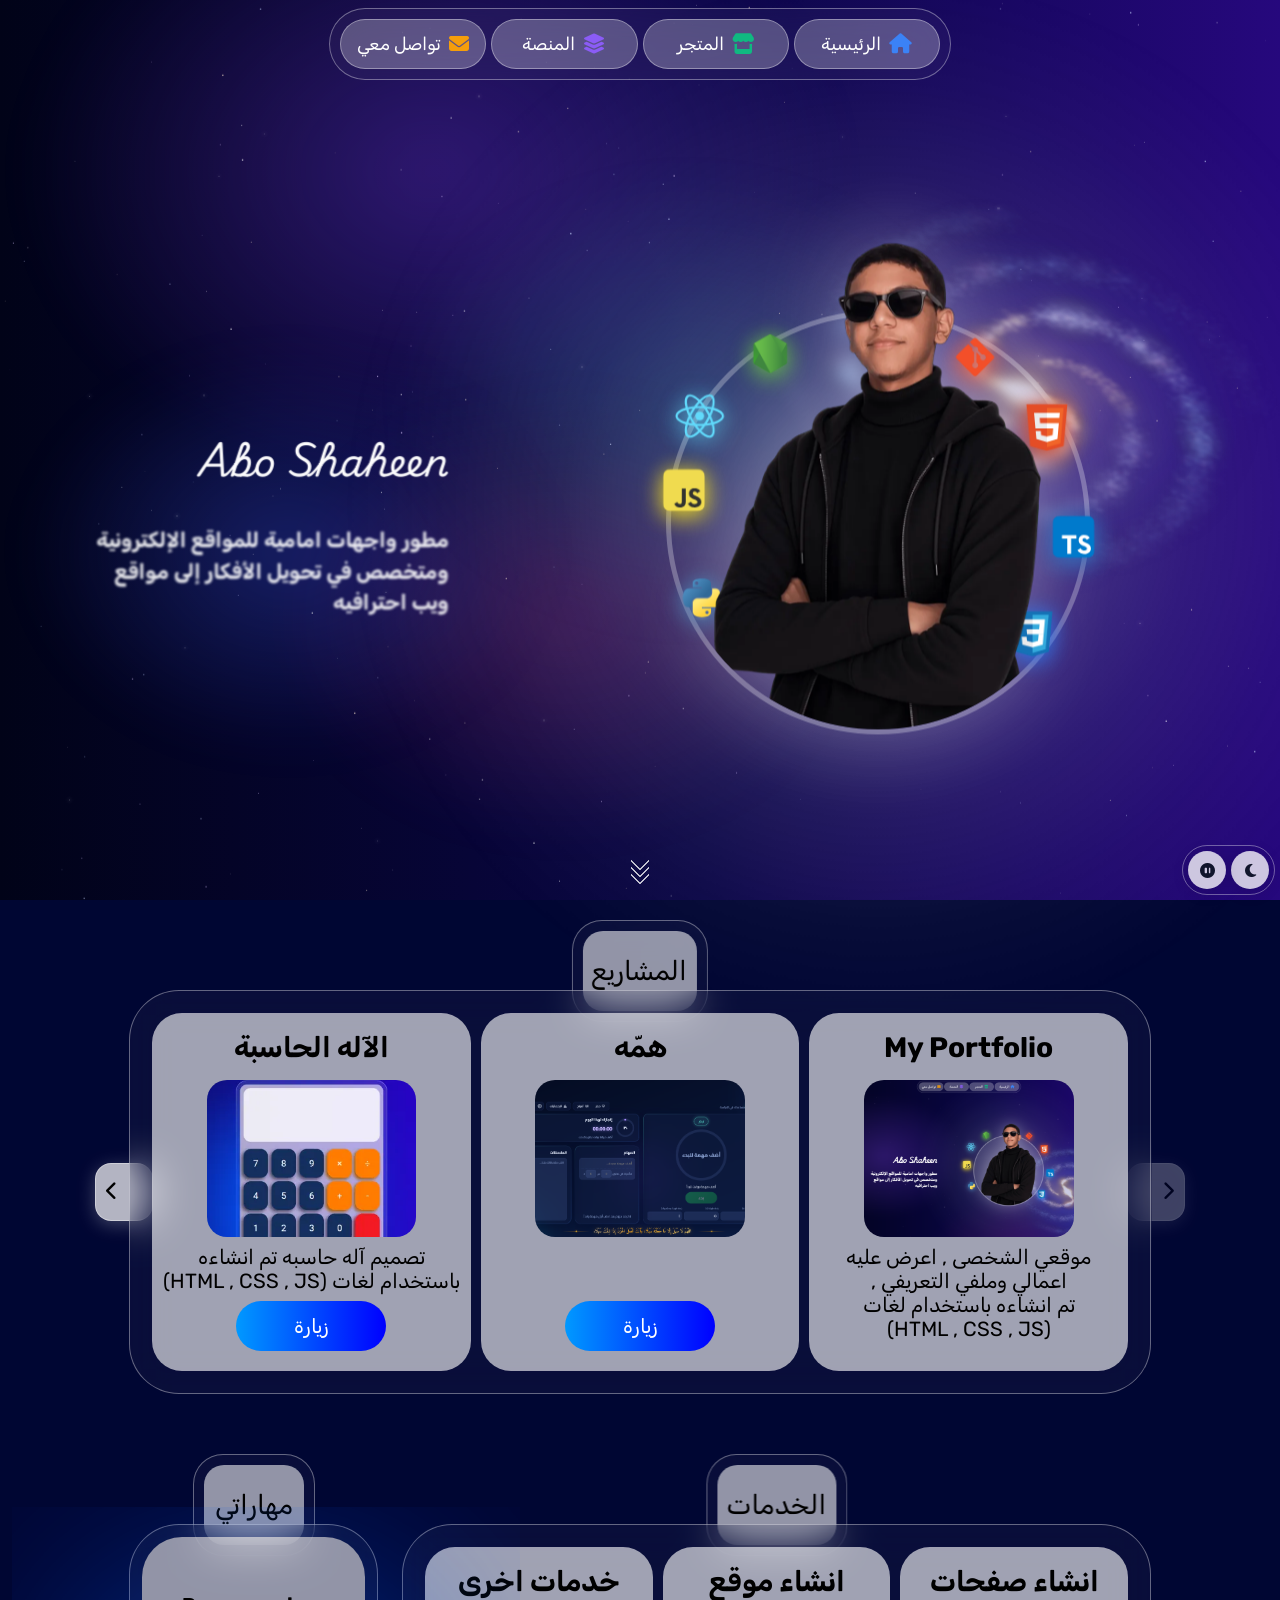
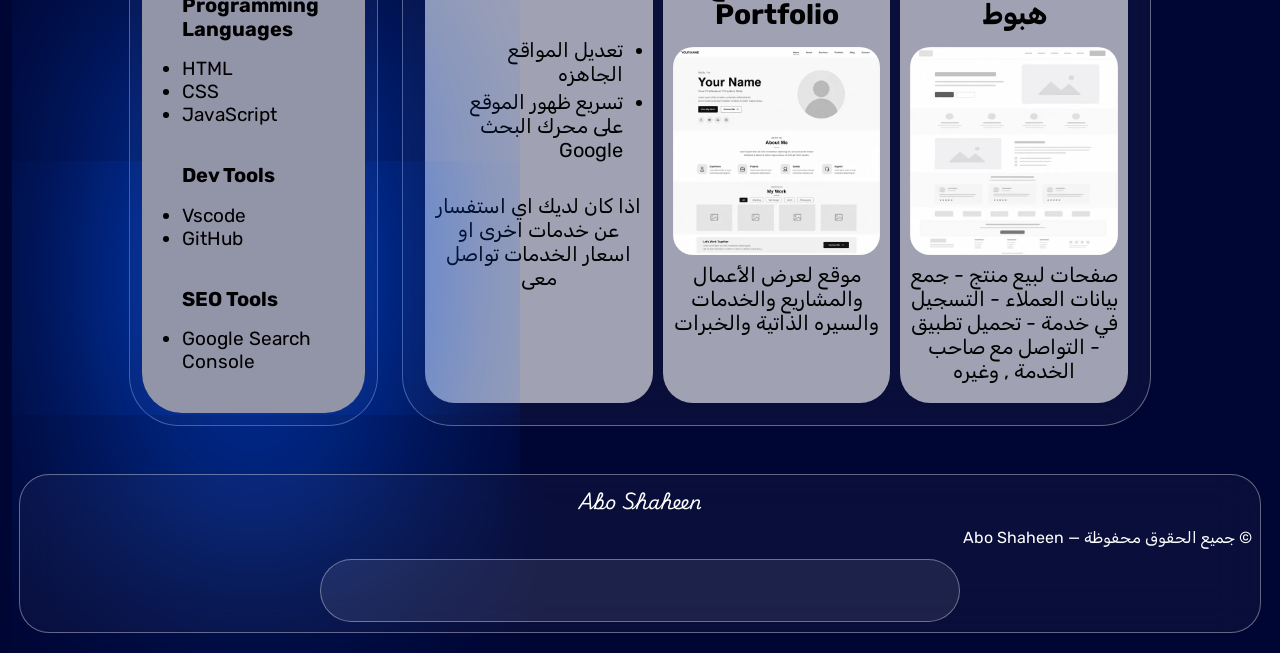
==== commit 3cb02352: "Update index.html" ====
--- a/index.html
+++ b/index.html
@@ -252,6 +252,7 @@
     <!-- ===== الفوتر ===== -->
     <footer class="site-footer">
         <h3 class="site-footer__title">Abo Shaheen</h3>
+        <span class="credit-copy">© جميع الحقوق محفوظة — <bdi dir="ltr">Abo Shaheen</bdi></span>
         <div class="social-bar">
             <button class="social-bar__button social-bar__button--youtube" type="button" data-social="youtube"><i class="social-bar__icon fa-brands fa-youtube" aria-hidden="true"></i><span class="social-bar__label">YouTube</span></button>
             <button class="social-bar__button social-bar__button--tiktok" type="button" data-social="tiktok"><i class="social-bar__icon fa-brands fa-tiktok" aria-hidden="true"></i><span class="social-bar__label">TikTok</span></button>
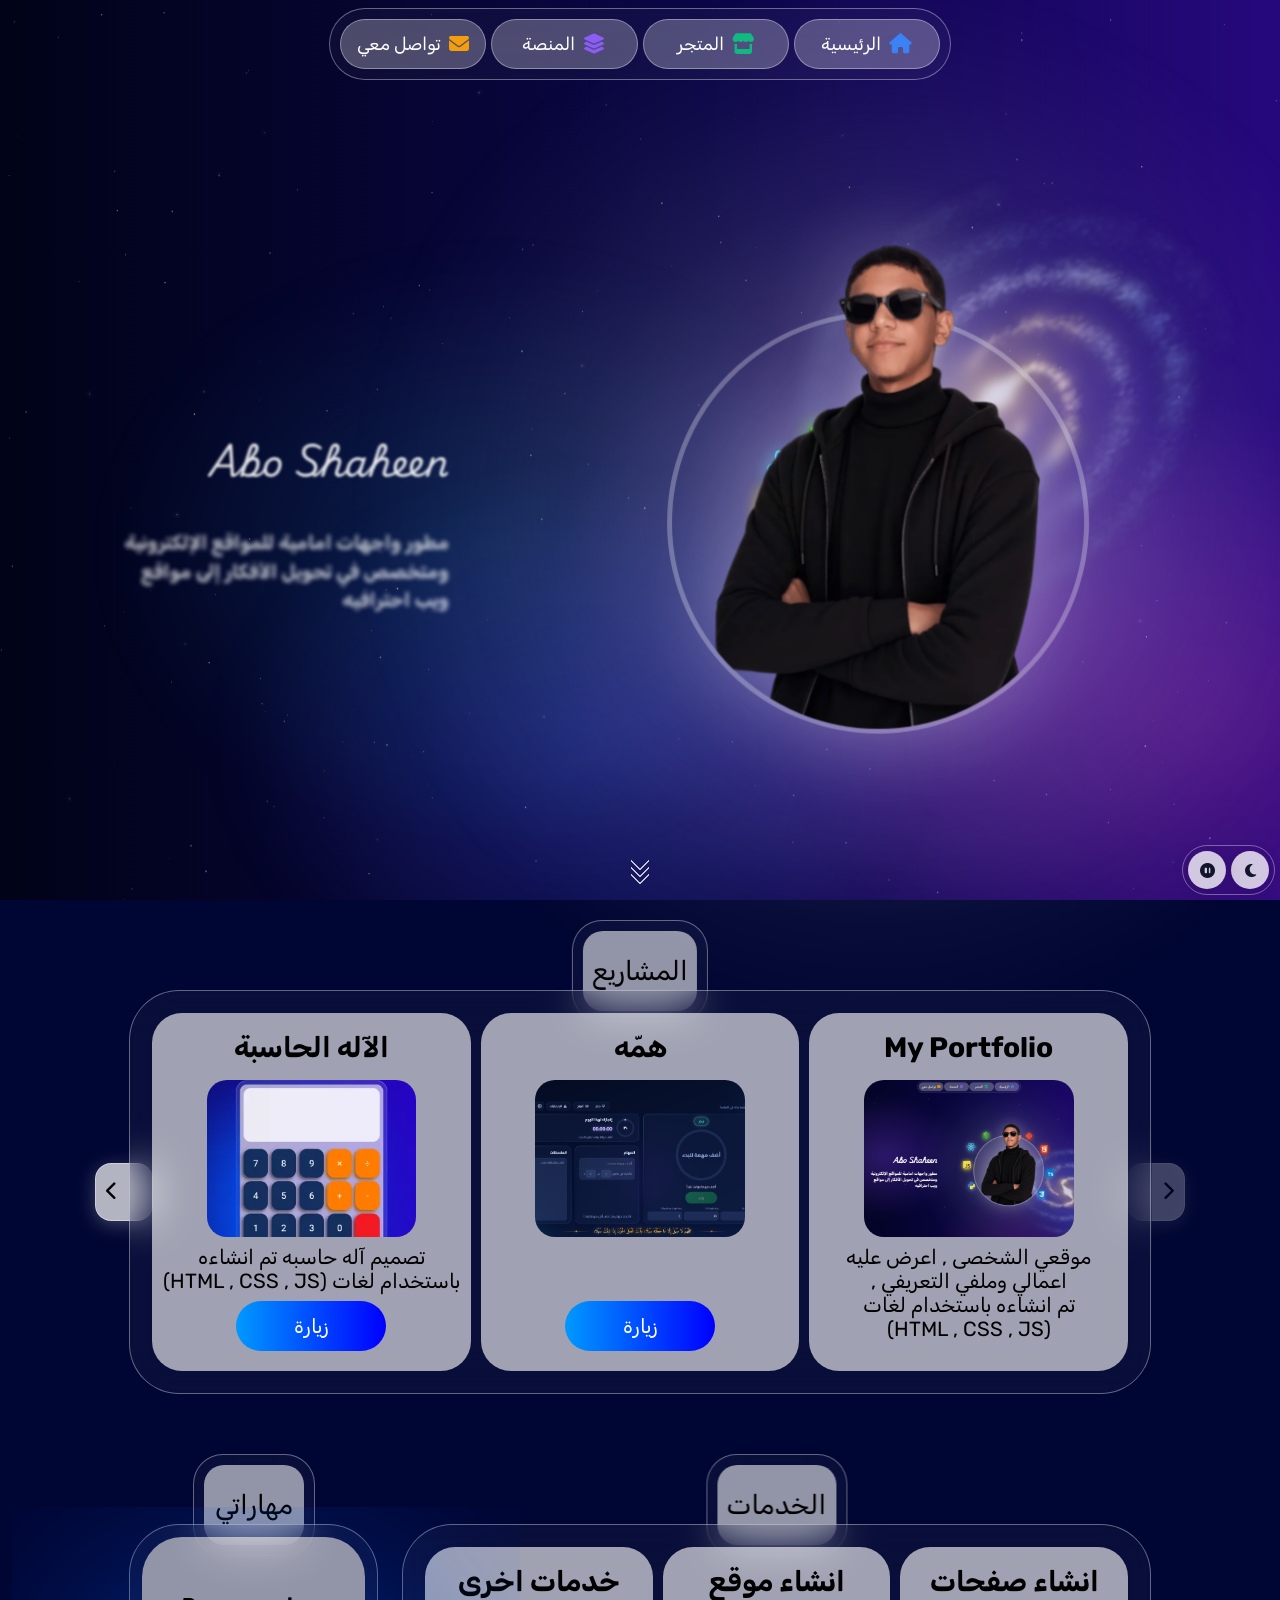
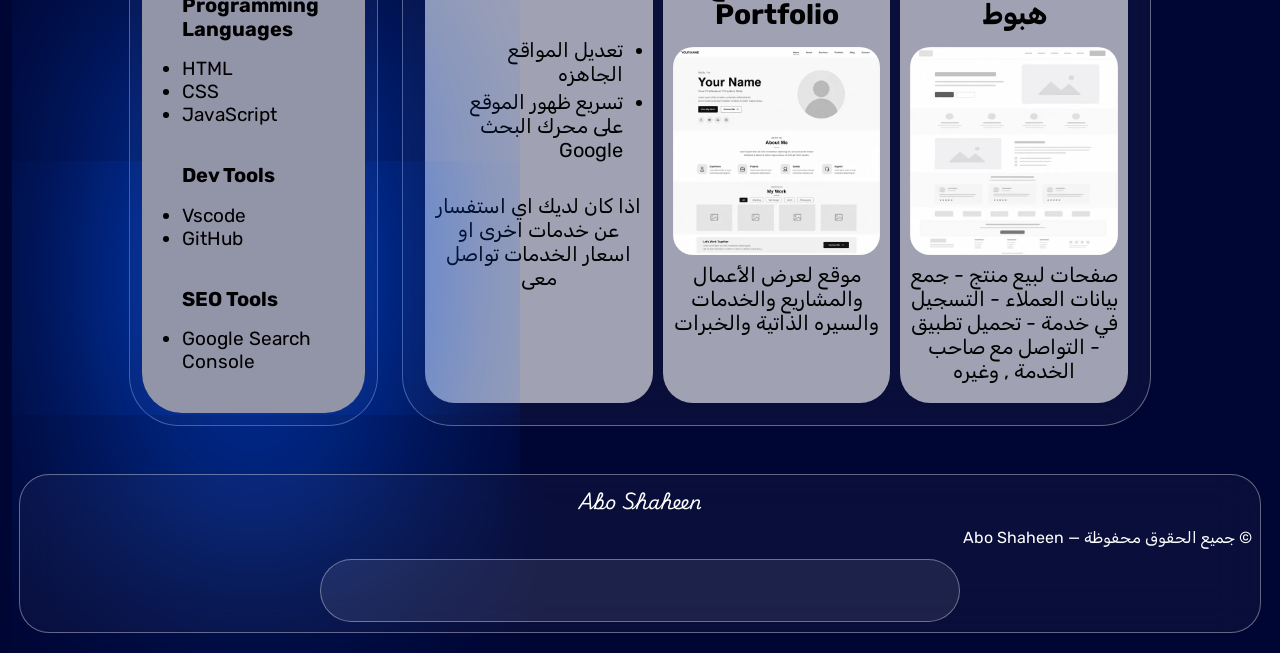
==== commit 4d8e2758: "Update index.html" ====
--- a/index.html
+++ b/index.html
@@ -38,6 +38,7 @@
 
     <link rel="stylesheet" href="style.css">
     <link rel="preload" as="image" href="img/me2.webp" type="image/webp" fetchpriority="high">
+    <meta name="google-site-verification" content="hhUS7_WZx-R70Mf6j3j0p86jxtvvQnzOR3Ij1B_atz4" />
 </head>
 
 <body>
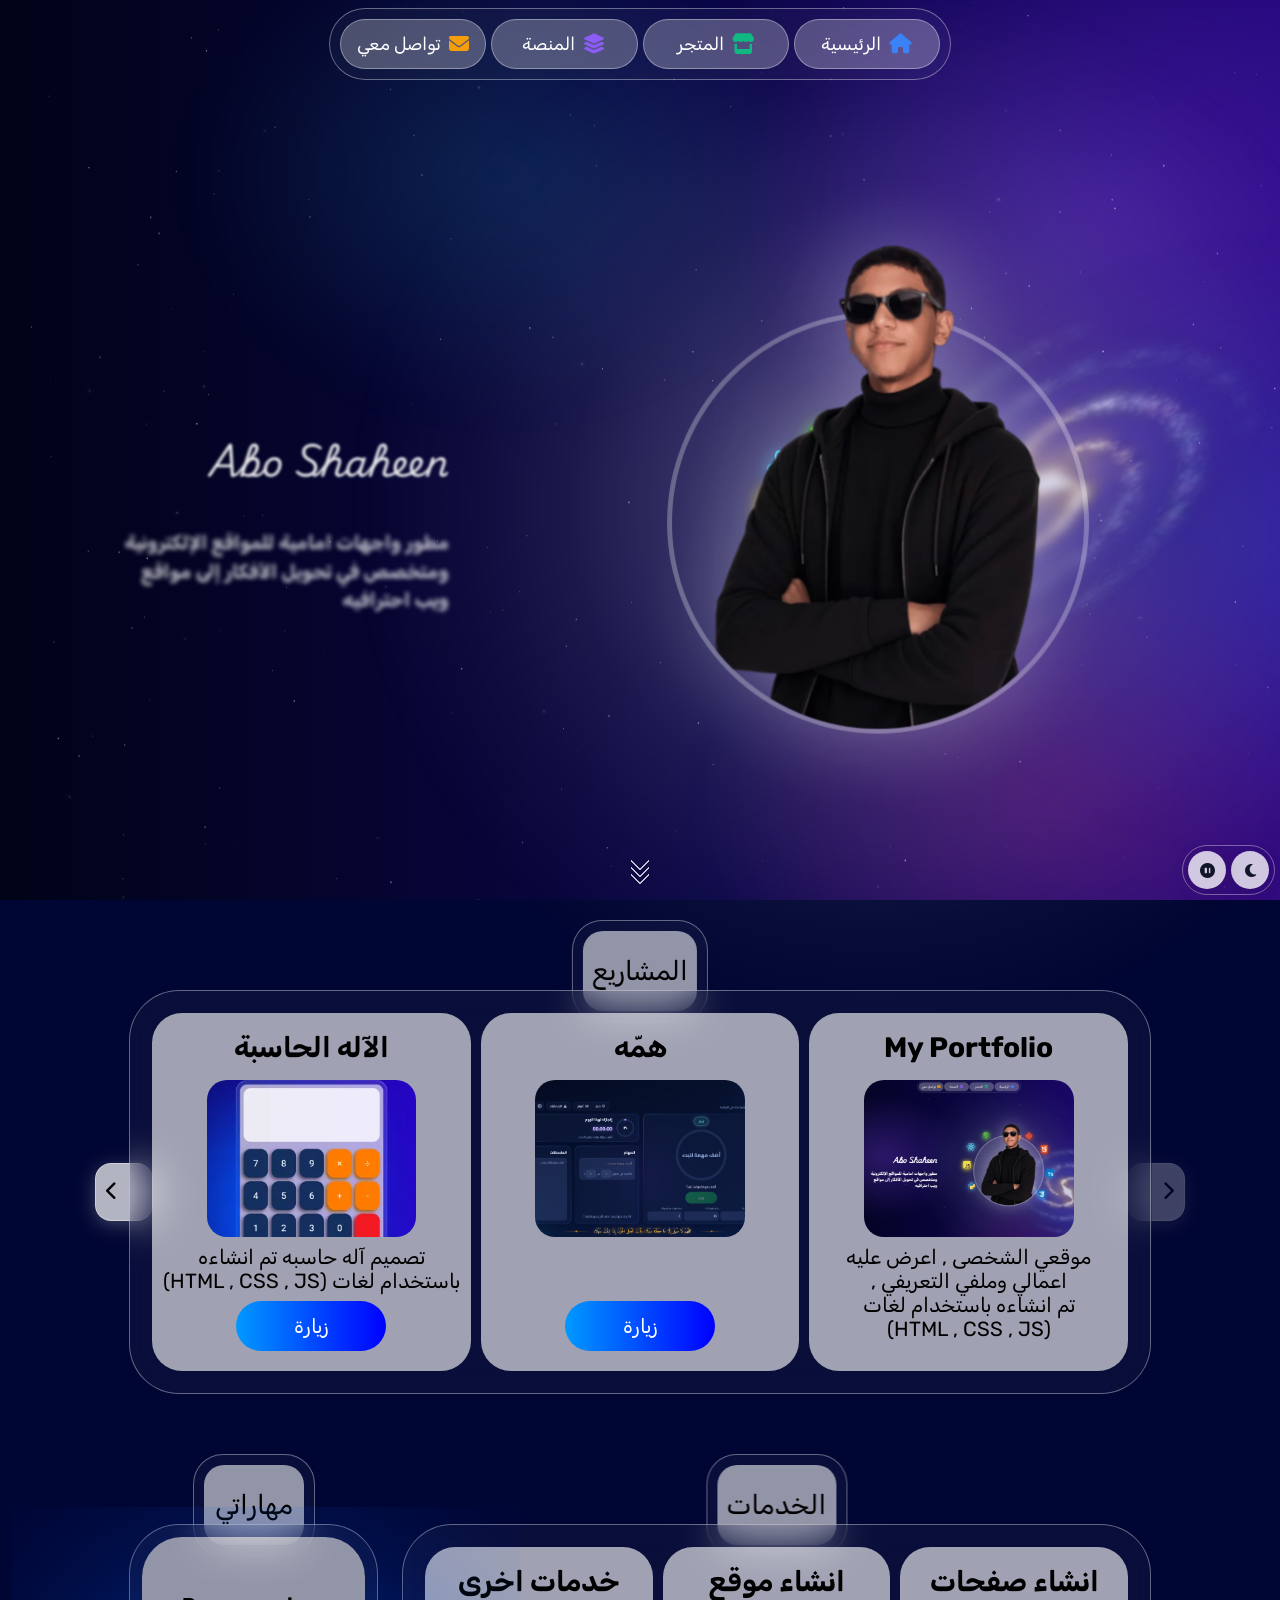
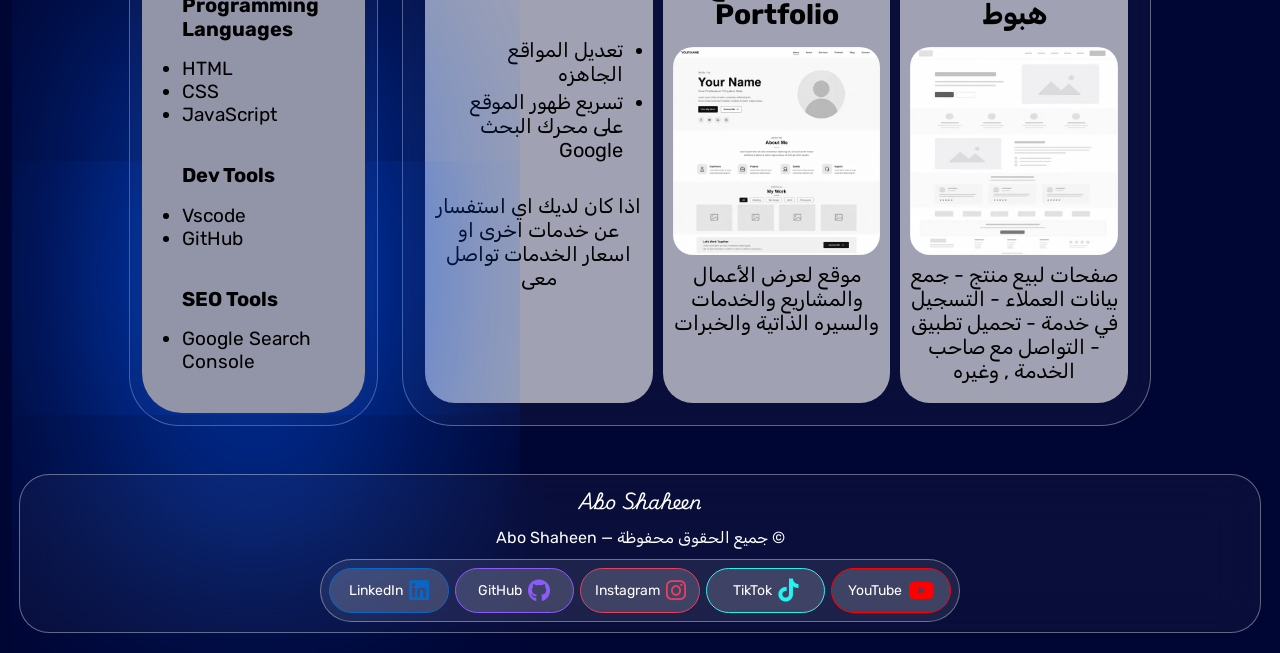
==== commit 2057be67: "Add files via upload" ====
--- a/index.html
+++ b/index.html
@@ -17,17 +17,28 @@
     <meta property="og:title" content="Abo Shaheen">
     <meta property="og:description" content="مطور واجهات امامية للمواقع الإلكترونية ومتخصص في تحويل الأفكار إلى مواقع ويب احترافيه">
     <meta property="og:url" content="https://abo-shaheen-developer.github.io/My-Portfolio/">
-    <meta property="og:image" content="https://abo-shaheen-developer.github.io/My-Portfolio/img/projects/Project1.webp">
-    <meta property="og:image:type" content="image/webp">
+    <meta property="og:image" content="https://abo-shaheen-developer.github.io/My-Portfolio/img/logo-512.png">
+    <meta property="og:image:type" content="image/png">
     <meta property="og:image:alt" content="Abo Shaheen">
 
     <!-- Twitter / X -->
     <meta name="twitter:card" content="summary_large_image">
     <meta name="twitter:title" content="Abo Shaheen">
     <meta name="twitter:description" content="مطور واجهات امامية للمواقع الإلكترونية ومتخصص في تحويل الأفكار إلى مواقع ويب احترافيه">
-    <meta name="twitter:image" content="https://abo-shaheen-developer.github.io/My-Portfolio/img/projects/Project1.webp">
+    <meta name="twitter:image" content="https://abo-shaheen-developer.github.io/My-Portfolio/img/logo-512.png">
     <meta name="theme-color" content="#000633">
     <link rel="icon" type="image/png" href="img/logo.png">
+    <link rel="apple-touch-icon" href="img/logo-512.png">
+    <script type="application/ld+json">
+    {
+      "@context": "https://schema.org",
+      "@type": "WebSite",
+      "name": "Abo Shaheen",
+      "url": "https://abo-shaheen-developer.github.io/My-Portfolio/",
+      "image": "https://abo-shaheen-developer.github.io/My-Portfolio/img/logo-512.png",
+      "logo": "https://abo-shaheen-developer.github.io/My-Portfolio/img/logo-512.png"
+    }
+    </script>
 
     <!-- الخطوط: طلب واحد بدل اثنين -->
     <link rel="preconnect" href="https://fonts.googleapis.com">
@@ -38,7 +49,6 @@
 
     <link rel="stylesheet" href="style.css">
     <link rel="preload" as="image" href="img/me2.webp" type="image/webp" fetchpriority="high">
-    <meta name="google-site-verification" content="hhUS7_WZx-R70Mf6j3j0p86jxtvvQnzOR3Ij1B_atz4" />
 </head>
 
 <body>
@@ -272,4 +282,4 @@
     <script src="script.js" defer></script>
 </body>
 
-</html>
+</html>
--- a/style.css
+++ b/style.css
@@ -1920,3 +1920,7 @@
 
 html.no-effects .scroll-hint__chevron:nth-child(2) { animation-delay: .2s !important; }
 html.no-effects .scroll-hint__chevron:nth-child(3) { animation-delay: .4s !important; }
+
+.credit-copy {
+    text-align: center;
+}
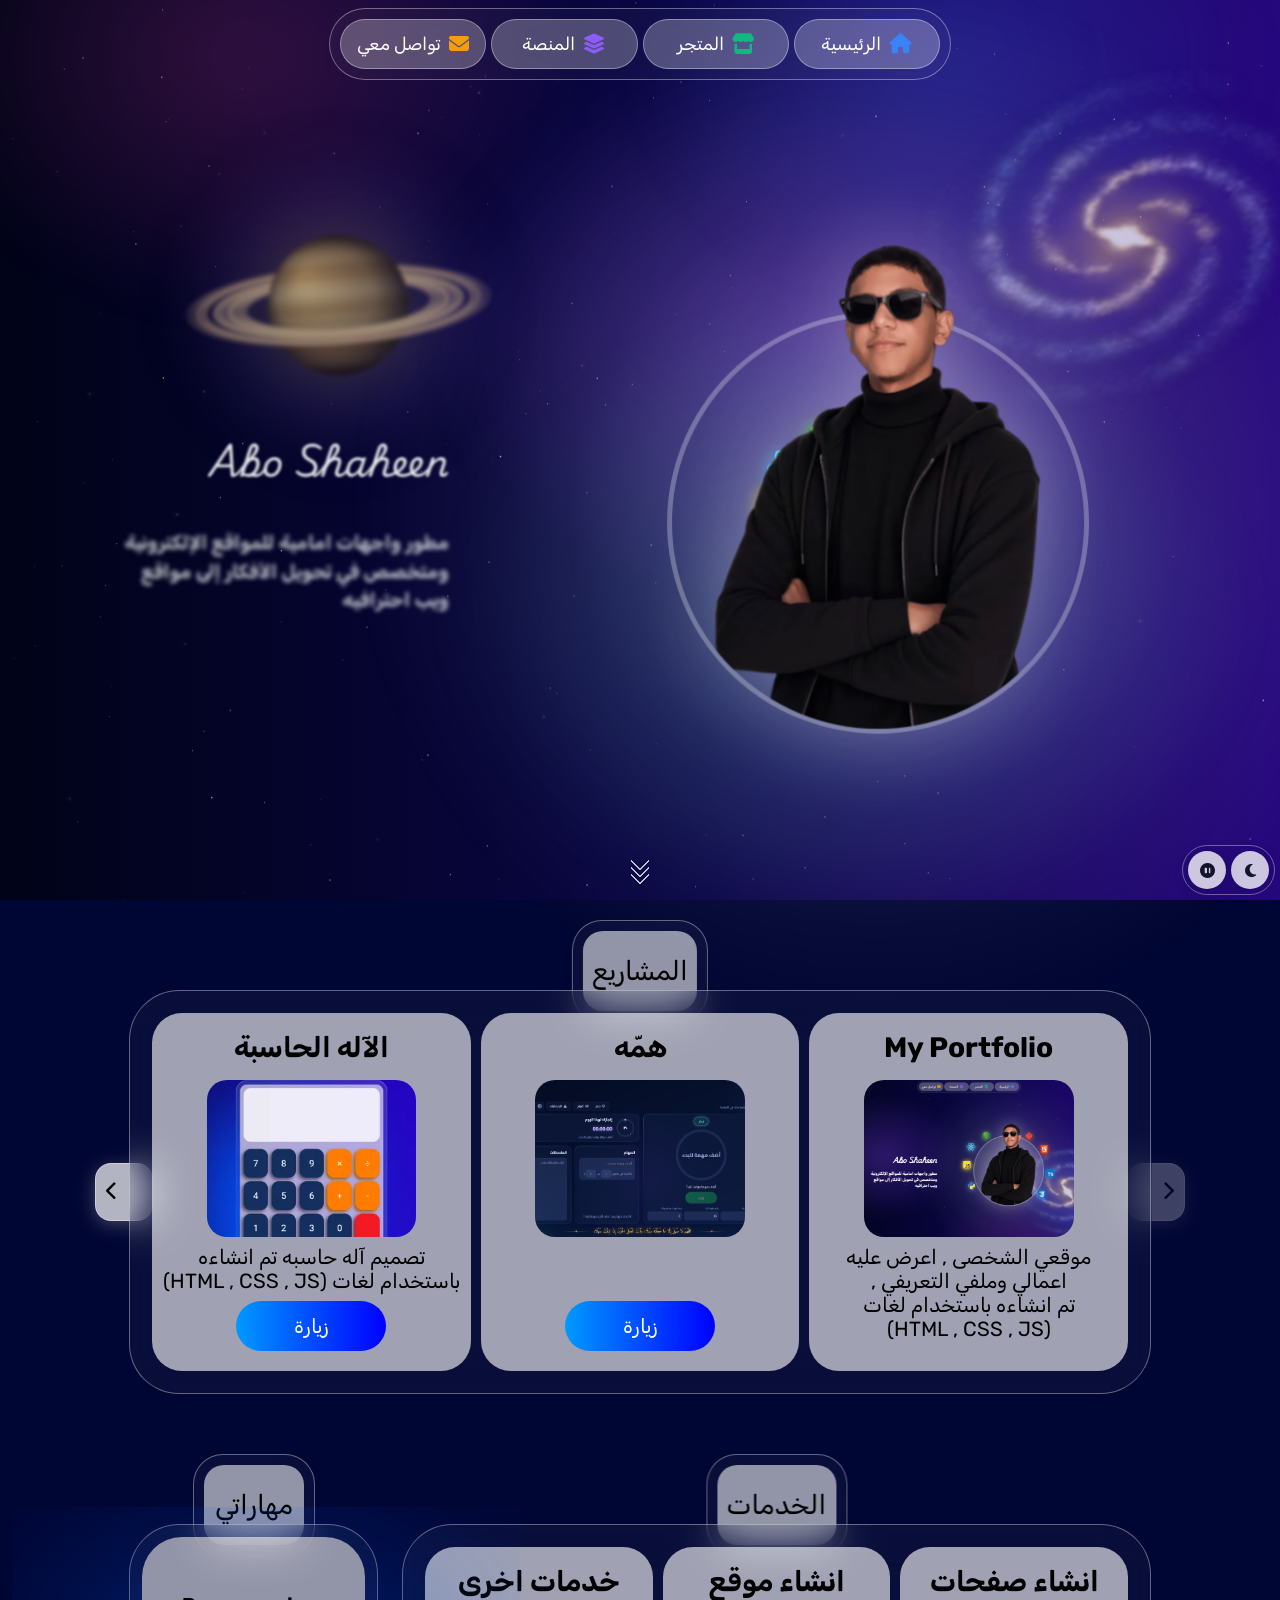
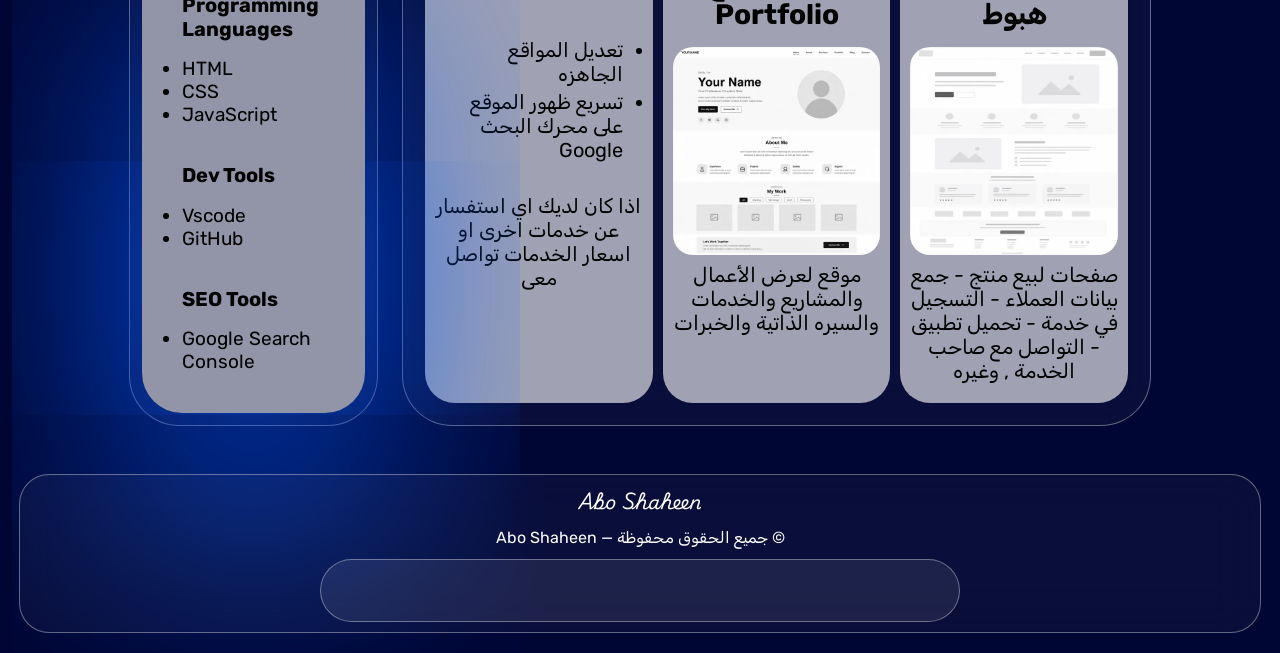
==== commit 0596ba4b: "Add files via upload" ====
--- a/index.html
+++ b/index.html
@@ -52,11 +52,12 @@
 </head>
 
 <body>
-    <!-- ===== خلفية الفضاء: سُدم + غبار نجوم + مجرة درب التبانة (يمين) (بيرسمهم script.js) ===== -->
+    <!-- ===== خلفية الفضاء: سُدم + غبار نجوم + مجرة درب التبانة (يمين) + كوكب زحل (شمال) (بيرسمهم script.js) ===== -->
     <div class="cosmos" aria-hidden="true">
         <div class="cosmos__nebulae"></div>
         <canvas class="cosmos__dust"></canvas>
         <div class="cosmos__body cosmos__body--galaxy"><div class="cosmos__tilt"><canvas class="cosmos__canvas"></canvas></div></div>
+        <div class="cosmos__body cosmos__body--saturn"><div class="cosmos__tilt"><canvas class="cosmos__canvas"></canvas></div></div>
     </div>
 
     <!-- ===== النجوم (بيولّدها script.js) ===== -->
--- a/style.css
+++ b/style.css
@@ -687,7 +687,7 @@
     backdrop-filter: var(--glass-blur);                  /* تغبيش */
     border-radius: 16px;                                 /* زوايا ناعمة */
     cursor: pointer;                                     /* مؤشر اليد */
-    transition: background-color .25s ease, opacity .25s ease; /* هوفر وتعطيل */
+    transition: background-color var(--theme-duration, .25s) ease, color var(--theme-duration, .25s) ease, opacity .25s ease; /* هوفر وتعطيل وتبديل الثيم */
 }
 
 /* تظهر الأسهم لما JS يكتشف إن فيه مشاريع مخفية */
@@ -908,18 +908,24 @@
     backdrop-filter: var(--glass-blur);
     font-size: clamp(15px, 4vw, 25px);                   /* خط يتناسب مع العرض */
     line-height: 1.7;                                    /* ارتفاع سطر مريح */
-    animation: footer-slide-up .8s var(--ease-out) var(--intro-delay) backwards; /* مخفي في الأول ثم يظهر بنفس توقيت وحركة الهيدر والفوتر */
+    animation: glass-expand 1s var(--ease-out) var(--intro-delay) backwards; /* يبدأ شريط ضيق جدًا في النص ثم يتوسع */
 }
 
 .card {
     padding: clamp(12px, 3vw, 18px) clamp(10px, 3vw, 16px); /* حشو يتناسب مع العرض */
     border-radius: clamp(22px, 5vw, 40px);               /* حواف تصغر على الموبايل */
     background: rgba(255, 255, 255, 0.247);
+    transition: background-color var(--theme-duration, .3s) ease, color var(--theme-duration, .3s) ease; /* تبديل ناعم بين الثيمين */
 }
 
 .card p {
     margin: 0 0 .6em;                                    /* مسافة بين السطرين */
     overflow-wrap: anywhere;                             /* الإيميل الطويل ما يخرجش بره البطاقة */
+    animation: card-text-in .8s ease calc(var(--intro-delay) + .8s) backwards; /* النص يظهر بالتدريج بعد ما المربع يتوسع */
+}
+
+.card p:nth-child(2) {
+    animation-delay: calc(var(--intro-delay) + 1.05s);   /* السطر التاني بعد الأول بشوية */
 }
 
 .card p:last-child {
@@ -1233,6 +1239,11 @@
     animation: cosmos-spin var(--spin, 240s) linear infinite; /* دوران بطيء */
 }
 
+/* زحل: بدل اللفة الكاملة، يتمايل ويطفو ببطء (الحلقات لو لفت لفة كاملة هتبان غلط) */
+.cosmos__body--saturn .cosmos__canvas {
+    animation: saturn-float var(--sway, 46s) ease-in-out infinite alternate; /* تمايل + طفو هادي */
+}
+
 /* ظهور الفضاء (المجرة والخلفية والنجوم) بسلاسة عند فتح الصفحة */
 @keyframes space-fade-in {
     from { opacity: 0; }                                 /* مخفي */
@@ -1242,6 +1253,12 @@
 /* دوران كامل */
 @keyframes cosmos-spin {
     to { transform: rotate(360deg); }                    /* لفة كاملة */
+}
+
+/* تمايل زحل وطفوه */
+@keyframes saturn-float {
+    from { transform: translate3d(-1.2%, -2.5%, 0) rotate(-7deg); }  /* البداية */
+    to { transform: translate3d(1.2%, 2.5%, 0) rotate(7deg); }       /* النهاية */
 }
 
 /* انجراف السديم */
@@ -1261,6 +1278,7 @@
     .cosmos,
     .stars,
     .cosmos__canvas,
+    .cosmos__body--saturn .cosmos__canvas,
     .cosmos__nebula,
     .cosmos__dust { animation: none; }                   /* إيقاف الحركات */
 }
@@ -1313,6 +1331,38 @@
     color: #f8faff;                                      /* نص فاتح */
 }
 
+/* أسهم الانتقال بين المشاريع في الثيم الداكن */
+html.theme-dark .projects-slider__arrow {
+    color: #f4f6ff;                                      /* سهم فاتح */
+    background: rgba(28, 33, 55, .86);                   /* زجاج داكن */
+    box-shadow: 0 4px 18px rgba(0, 0, 0, .45);           /* ظل بدل التوهج الأبيض */
+}
+
+html.theme-dark .projects-slider__arrow:hover:not(:disabled) {
+    background: rgba(48, 56, 92, .95);                   /* أفتح شوية عند الهوفر */
+}
+
+html.theme-dark .projects-slider__arrow:focus-visible {
+    outline-color: #aab4ff;                              /* إطار تركيز مناسب للداكن */
+}
+
+/* صفحة التواصل في الثيم الداكن: الإطار الزجاجي والمربع اللي فيه البريد */
+html.theme-dark .glass {
+    border-color: rgba(180, 190, 255, .24);              /* حدود زجاج داكنة */
+    background: rgba(12, 15, 30, .45);                   /* زجاج داكن */
+}
+
+html.theme-dark .card {
+    background: rgba(25, 29, 48, .94);                   /* نفس لون البطاقات الداكنة */
+    color: #f4f6ff;                                      /* نص فاتح */
+}
+
+/* هوفر الأزرار العائمة في الثيم الداكن: ظل داكن بدل التوهج الأبيض */
+html.theme-dark:not(.no-effects) .floating-toolbar__button:hover {
+    background-color: rgba(40, 47, 78, .98);             /* داكن أفتح شوية */
+    box-shadow: 0 0 10px 2px rgba(0, 0, 0, .75), 0 0 26px 6px rgba(5, 8, 30, .7); /* ظل داكن */
+}
+
 /* الأزرار العائمة في الثيم الداكن */
 html.theme-dark .floating-toolbar__button {
     background: rgba(28, 33, 55, .96);                   /* خلفية داكنة */
@@ -1393,6 +1443,19 @@
 @keyframes button-slide-up {
     from { transform: translateY(40px); opacity: 0; }    /* بداية: تحت وشفاف */
     to   { transform: translateY(0);    opacity: 1; }    /* نهاية: في مكانه */
+}
+
+/* مربع التواصل: يبدأ ضيق جدًا في منتصف مكانه ثم يتوسع للعرض الكامل (قص بدل تغيير العرض عشان الارتفاع ما يتغيرش) */
+@keyframes glass-expand {
+    from { clip-path: inset(0 calc(50% - 26px) round clamp(28px, 6vw, 50px)); opacity: 0; } /* شريط عرضه ~52px */
+    20%  { opacity: 1; }                                 /* يظهر الشريط الأول */
+    to   { clip-path: inset(0 0 round clamp(28px, 6vw, 50px)); opacity: 1; }  /* العرض الكامل */
+}
+
+/* ظهور تدريجي لنص مربع التواصل */
+@keyframes card-text-in {
+    from { opacity: 0; transform: translateY(8px); }     /* مخفي وتحت شوية */
+    to   { opacity: 1; transform: translateY(0); }       /* ظاهر في مكانه */
 }
 
 /* الفوتر (صفحة التواصل) يطلع من تحت: عكس الهيدر بنفس المدة */
@@ -1545,7 +1608,8 @@
     .site-header,
     .site-header__button,
     .site-footer--fixed,
-    .glass {
+    .glass,
+    .card p {
         opacity: 1 !important;                           /* ظاهرة دايمًا */
         animation: none !important;                      /* بدون حركة دخول */
     }
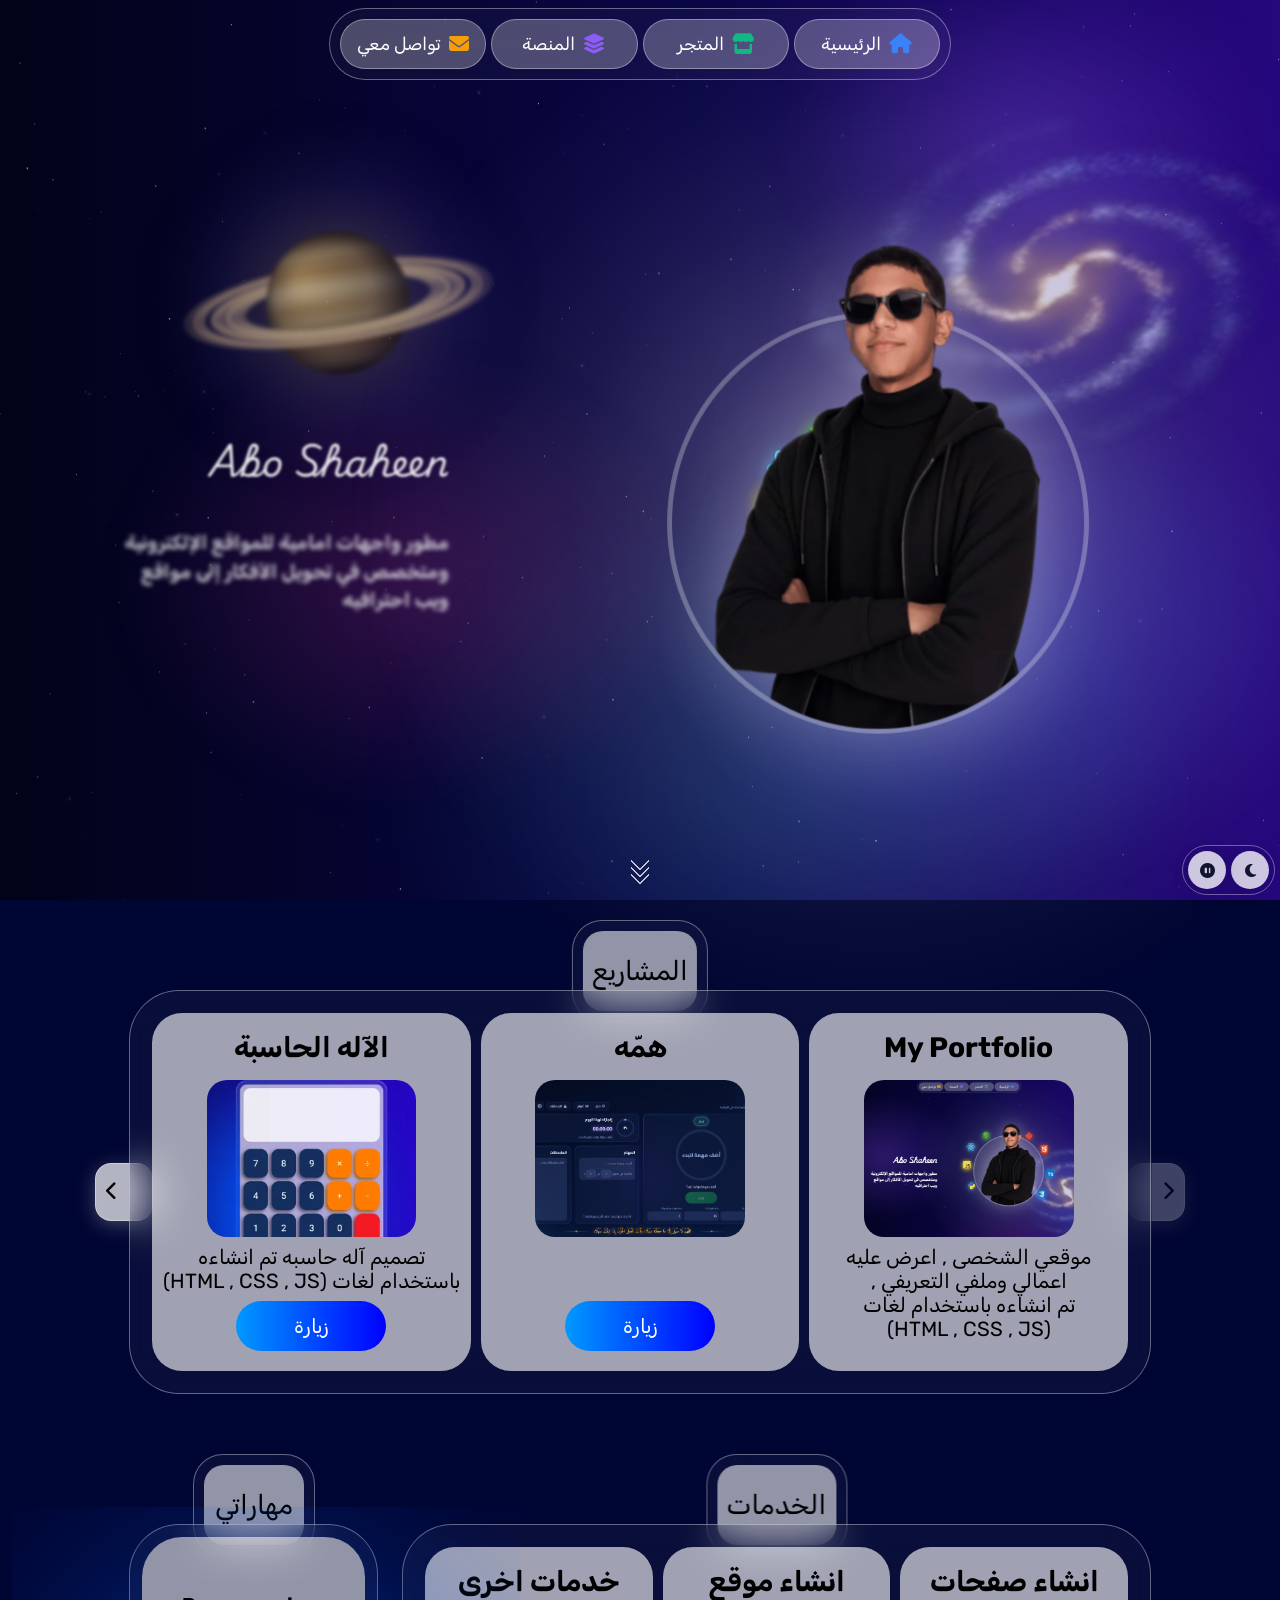
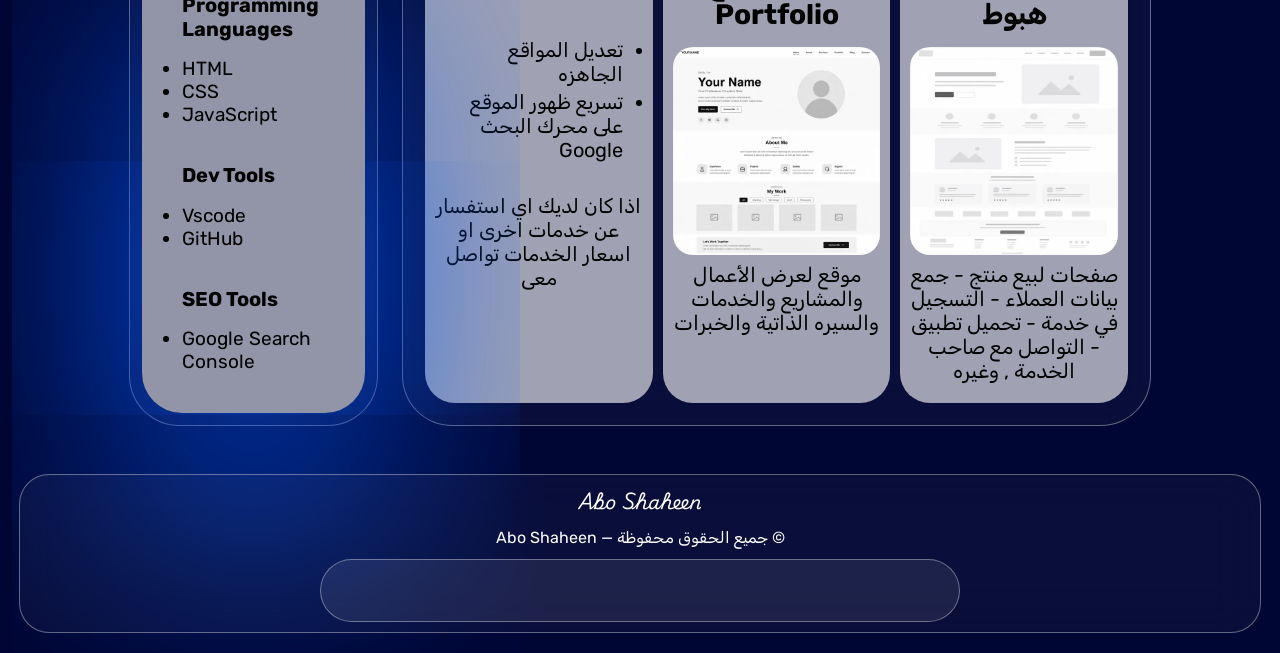
==== commit 3321e585: "Add files via upload" ====
--- a/index.html
+++ b/index.html
@@ -27,7 +27,9 @@
     <meta name="twitter:description" content="مطور واجهات امامية للمواقع الإلكترونية ومتخصص في تحويل الأفكار إلى مواقع ويب احترافيه">
     <meta name="twitter:image" content="https://abo-shaheen-developer.github.io/My-Portfolio/img/logo-512.png">
     <meta name="theme-color" content="#000633">
-    <link rel="icon" type="image/png" href="img/logo.png">
+    <link rel="icon" href="favicon.ico" sizes="any">
+    <link rel="icon" type="image/png" sizes="48x48" href="img/favicon-48.png">
+    <link rel="icon" type="image/png" sizes="192x192" href="img/logo.png">
     <link rel="apple-touch-icon" href="img/logo-512.png">
     <script type="application/ld+json">
     {
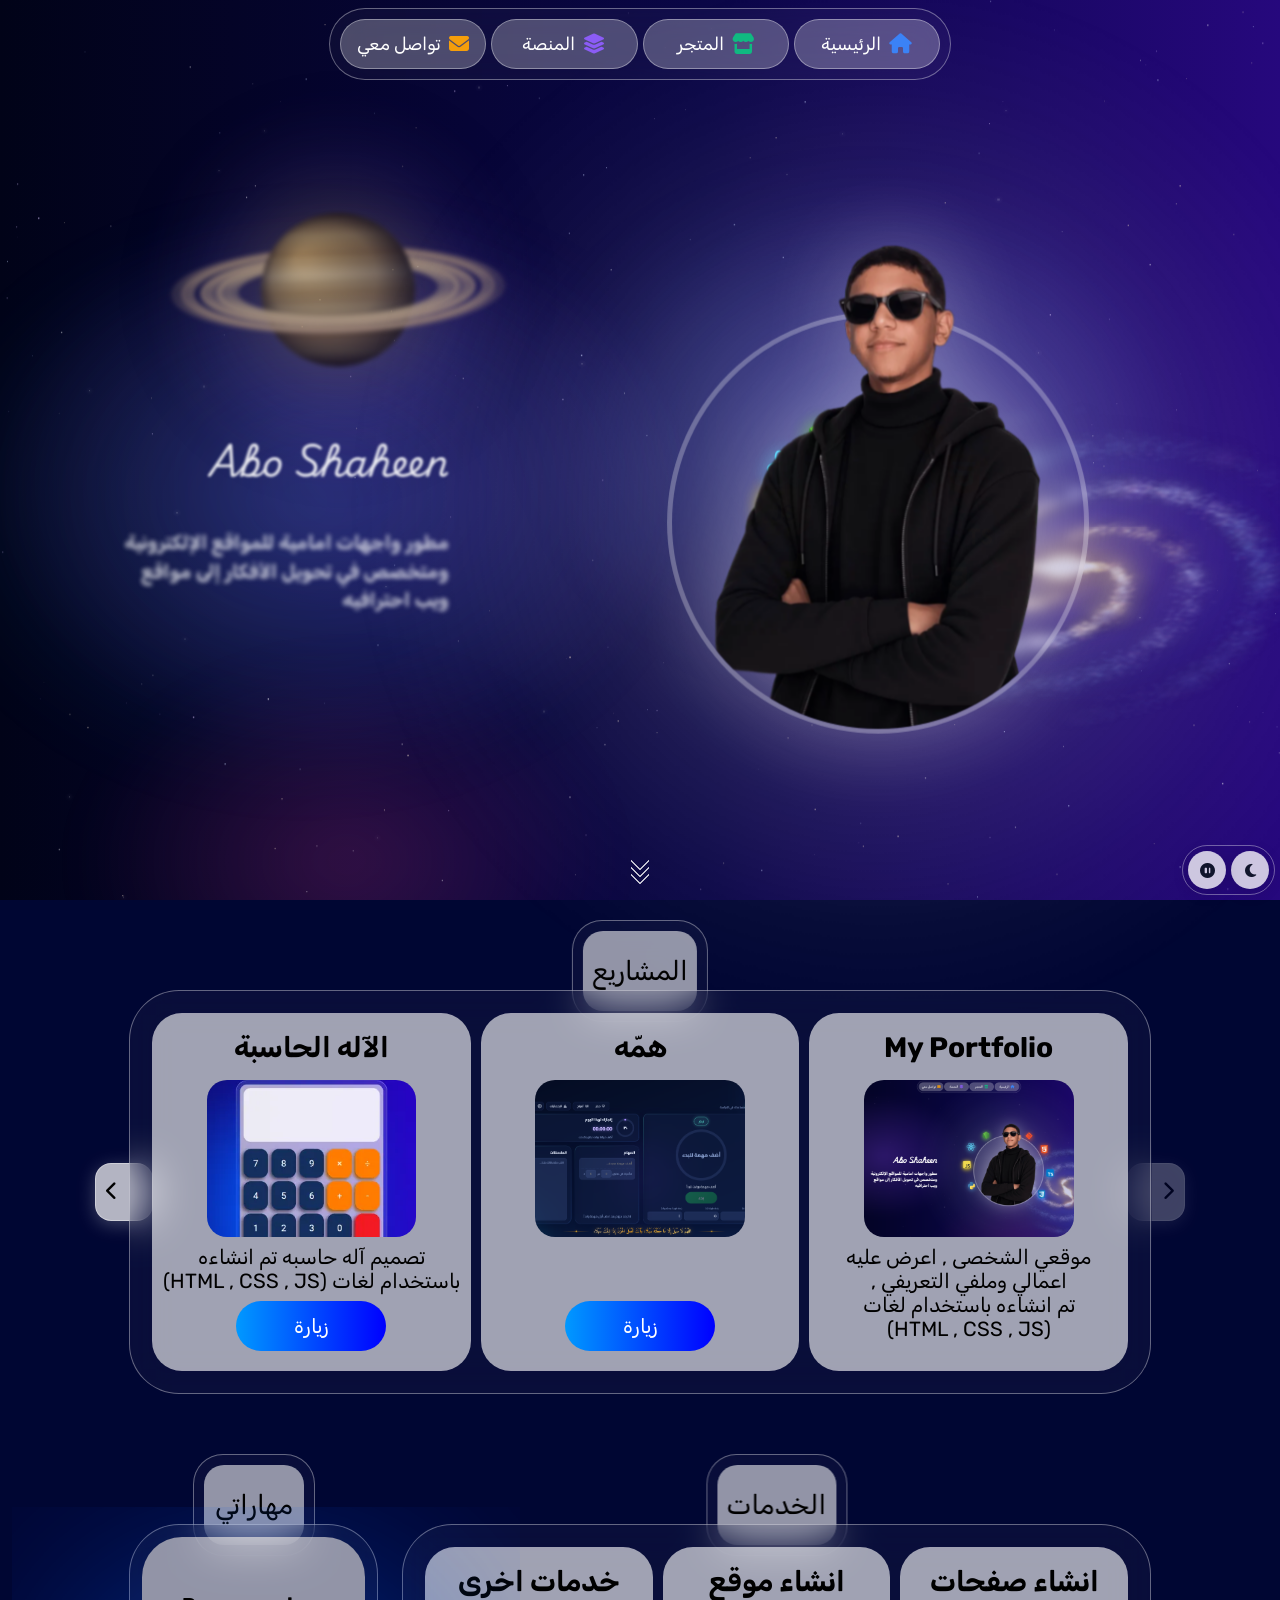
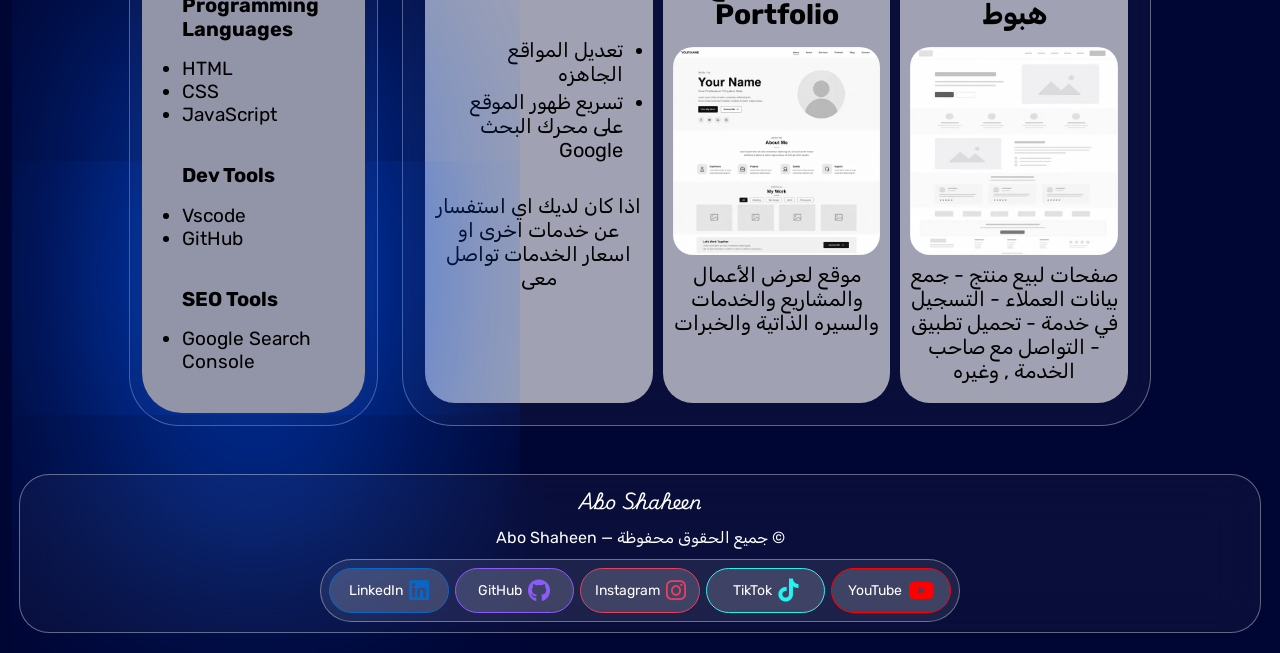
==== commit 52fac5f6: "Add files via upload" ====
--- a/index.html
+++ b/index.html
@@ -5,6 +5,7 @@
     <meta charset="UTF-8">
     <meta name="viewport" content="width=device-width, initial-scale=1">
     <title>Abo Shaheen</title>
+    <meta name="robots" content="noimageindex, max-image-preview:none">
     <meta name="description" content="مطور واجهات امامية للمواقع الإلكترونية ومتخصص في تحويل الأفكار إلى مواقع ويب احترافيه">
     <meta name="keywords" content="Abo Shaheen, ابو شاهين">
     <meta name="author" content="Abo Shaheen">
@@ -128,8 +129,8 @@
                         </span>
                     </li>
                 </ul>
-                <img class="hero__glow" src="img/me2.webp" alt="" aria-hidden="true" width="900" height="1105" decoding="async">
-                <img class="hero__photo" src="img/me2.webp" alt="" width="900" height="1105" fetchpriority="high" decoding="async">
+                <div class="hero__glow" aria-hidden="true"></div>
+                <div class="hero__photo" role="presentation"></div>
             </div>
         </section>
 
--- a/style.css
+++ b/style.css
@@ -316,6 +316,14 @@
     filter: opacity(calc(1 - var(--portrait-progress))); /* تختفي مع السكرول */
 }
 
+/* الصورة كخلفية CSS (مش <img>) عشان جوجل ما يختارهاش كصورة مصغّرة جنب الرابط */
+.hero__glow,
+.hero__photo {
+    display: block;                                      /* عنصر عادي بدل img */
+    aspect-ratio: 900 / 1105;                            /* نفس نسبة الصورة الأصلية */
+    background: url("img/me2.webp") center / 100% 100% no-repeat; /* صورة الشخص */
+}
+
 /* نسخة بيضاء مبلورة من الشخصية: توهج يتبع حدود الجسم */
 .hero__glow {
     position: absolute;                                  /* فوق الدائرة */
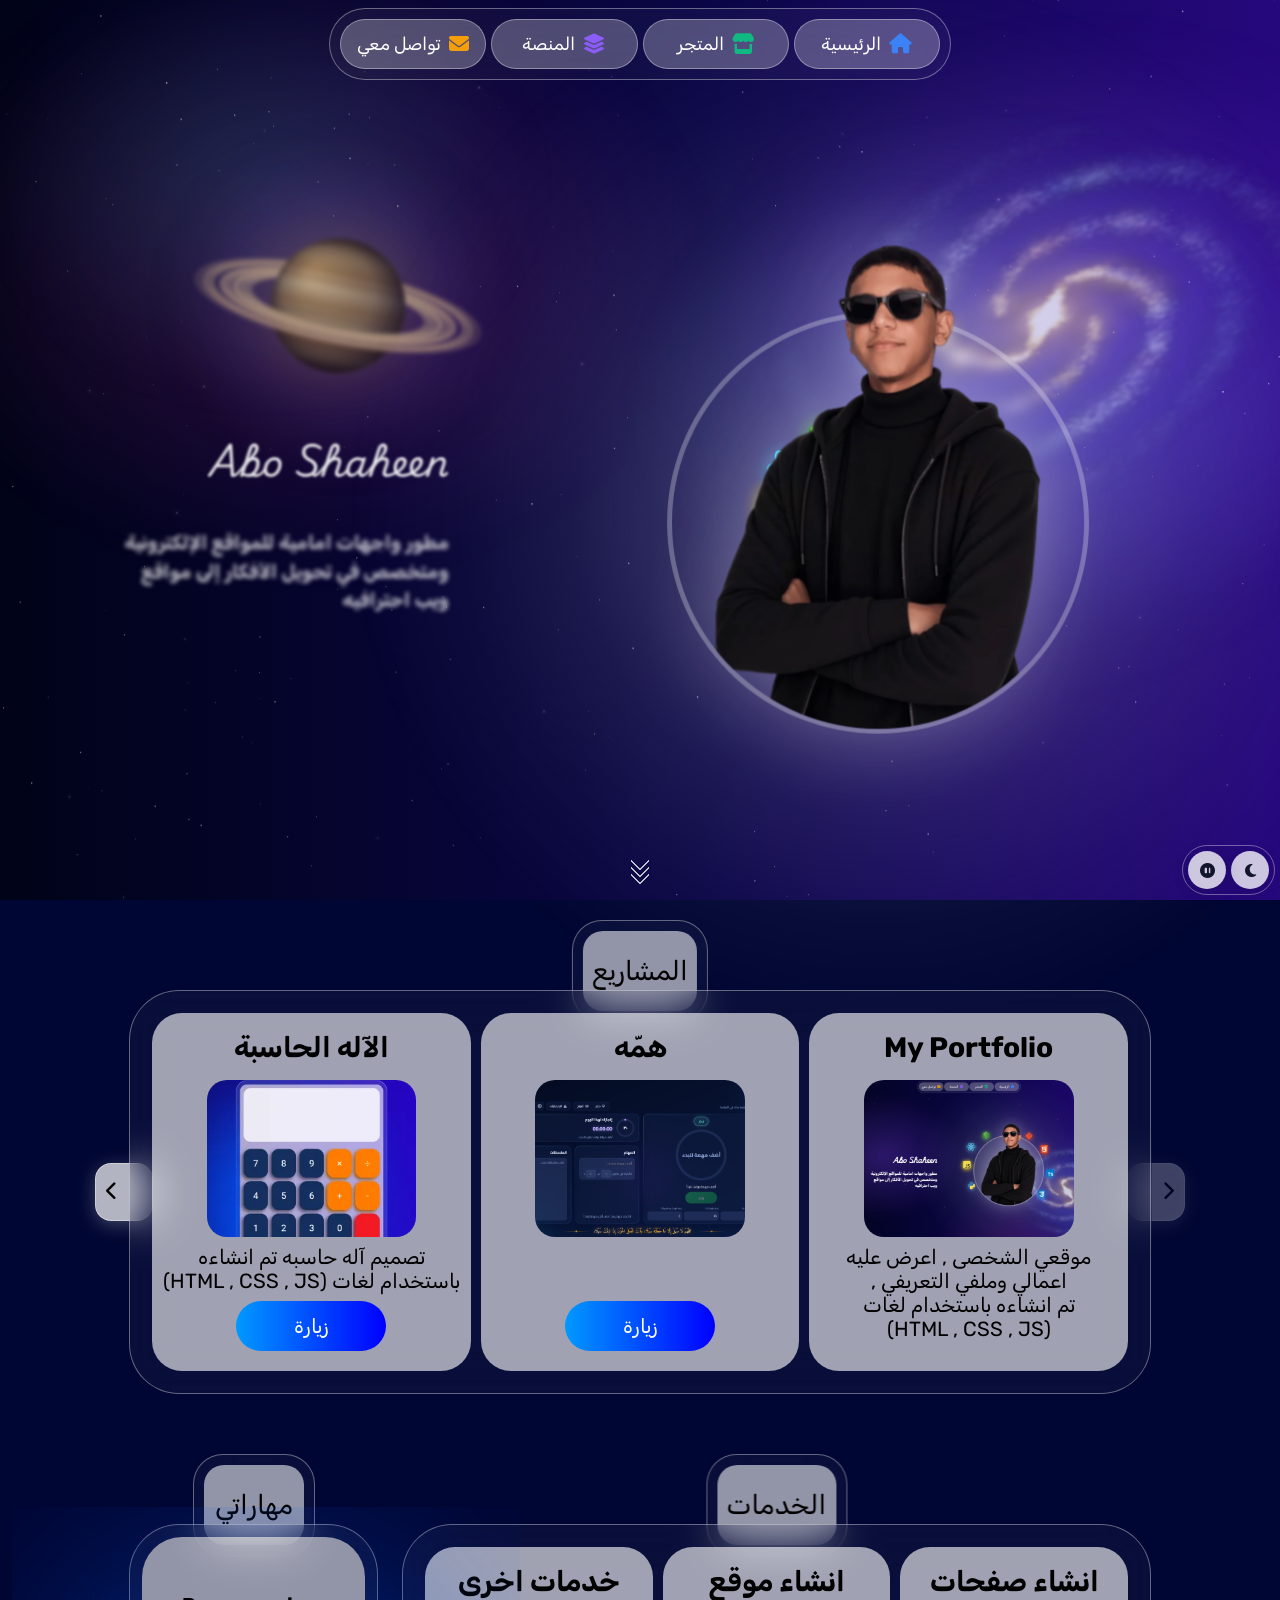
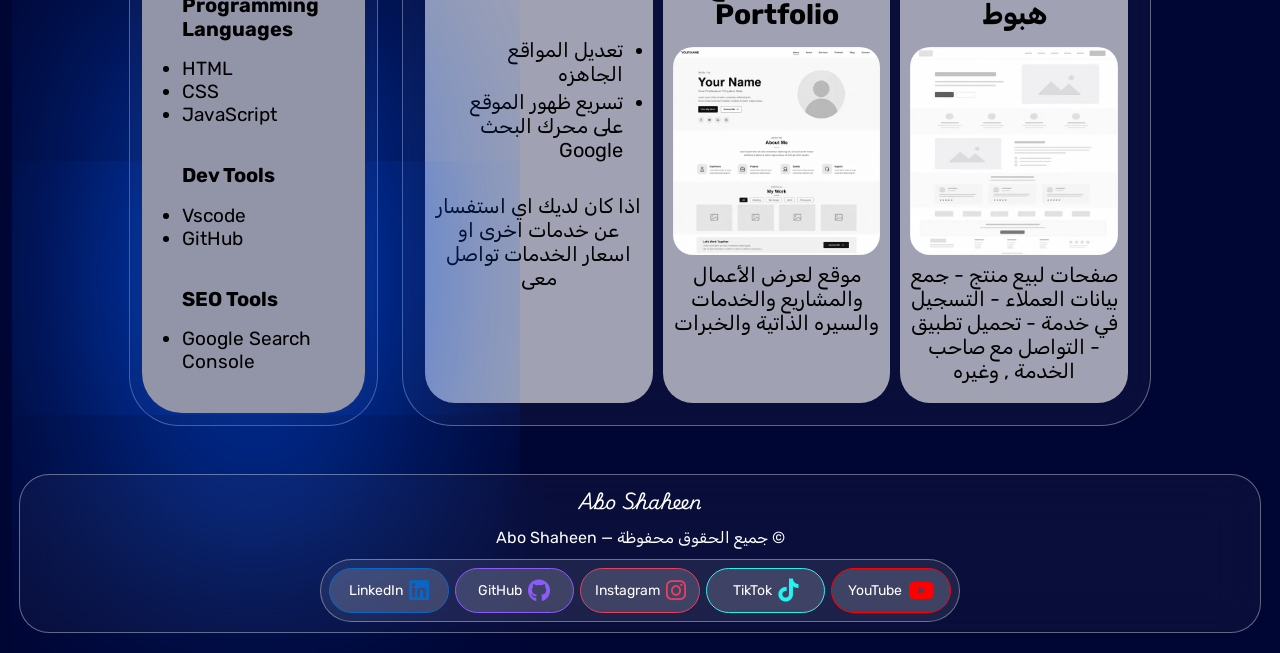
==== commit 7d8d44bb: "Add files via upload" ====
--- a/index.html
+++ b/index.html
@@ -50,7 +50,7 @@
         href="https://fonts.googleapis.com/css2?family=Playwrite+DK+Loopet:wght@100..400&family=Rubik:wght@300..900&display=swap">
     <link rel="stylesheet" href="https://cdnjs.cloudflare.com/ajax/libs/font-awesome/6.5.1/css/all.min.css">
 
-    <link rel="stylesheet" href="style.css">
+    <link rel="stylesheet" href="style.css?v=3">
     <link rel="preload" as="image" href="img/me2.webp" type="image/webp" fetchpriority="high">
 </head>
 
@@ -129,8 +129,8 @@
                         </span>
                     </li>
                 </ul>
-                <div class="hero__glow" aria-hidden="true"></div>
-                <div class="hero__photo" role="presentation"></div>
+                <div class="hero__glow" aria-hidden="true" style="display:block;aspect-ratio:900/1105;background:url(img/me2.webp) center/100% 100% no-repeat"></div>
+                <div class="hero__photo" role="presentation" style="display:block;aspect-ratio:900/1105;background:url(img/me2.webp) center/100% 100% no-repeat"></div>
             </div>
         </section>
 
--- a/style.css
+++ b/style.css
@@ -1813,8 +1813,8 @@
 
 /* ==========================================================================
    14) إيقاف التأثيرات (بيتفعل بإضافة .no-effects على <html> من زر إيقاف التأثيرات)
-   - بيوقف السكرول الناعم وكل الحركات والتدرجات اللونية
-   - الخلفية بتبقى التدرج الثابت اللي تحت، والضغط على الزر تاني بيرجّع كل حاجة
+   - بيوقف السكرول الناعم وكل الحركات
+   - الخلفية بتفضل تدرج الثيم (فاتح/داكن) زي المنصة، والضغط على الزر تاني بيرجّع كل حاجة
    ========================================================================== */
 
 /* موضع زر التأثيرات في صفحة التواصل: فوق الفوتر الثابت */
@@ -1850,15 +1850,12 @@
     animation: tech-float var(--float-duration) ease-in-out infinite alternate !important;
 }
 
-/* ---------- الخلفية: التدرج الثابت المطلوب فقط ---------- */
-html.no-effects::before {
-    background: none;                                    /* إلغاء تدرج الفضاء */
-    background-image: linear-gradient(to right, rgb(0, 6, 51), rgb(55, 0, 255)); /* التدرج الثابت */
-    opacity: 1 !important;                               /* ظاهرة حتى في الثيم الداكن */
-}
-
+/* ---------- الخلفية ----------
+   نفس خلفية المنصة عند إيقاف التأثيرات: تدرج الثيم الفاتح أو الداكن زي ما هو (html::before / html::after
+   وقواعد .theme-dark اللي فوق)، والتبديل بينهم فوري. */
+html.no-effects::before,
 html.no-effects::after {
-    opacity: 0 !important;                               /* إخفاء خلفية الثيم الداكن */
+    transition: none !important;                         /* تبديل الثيم فوري بدون انتقال */
 }
 
 /* الفضاء والنجوم والسدم مخفية */
